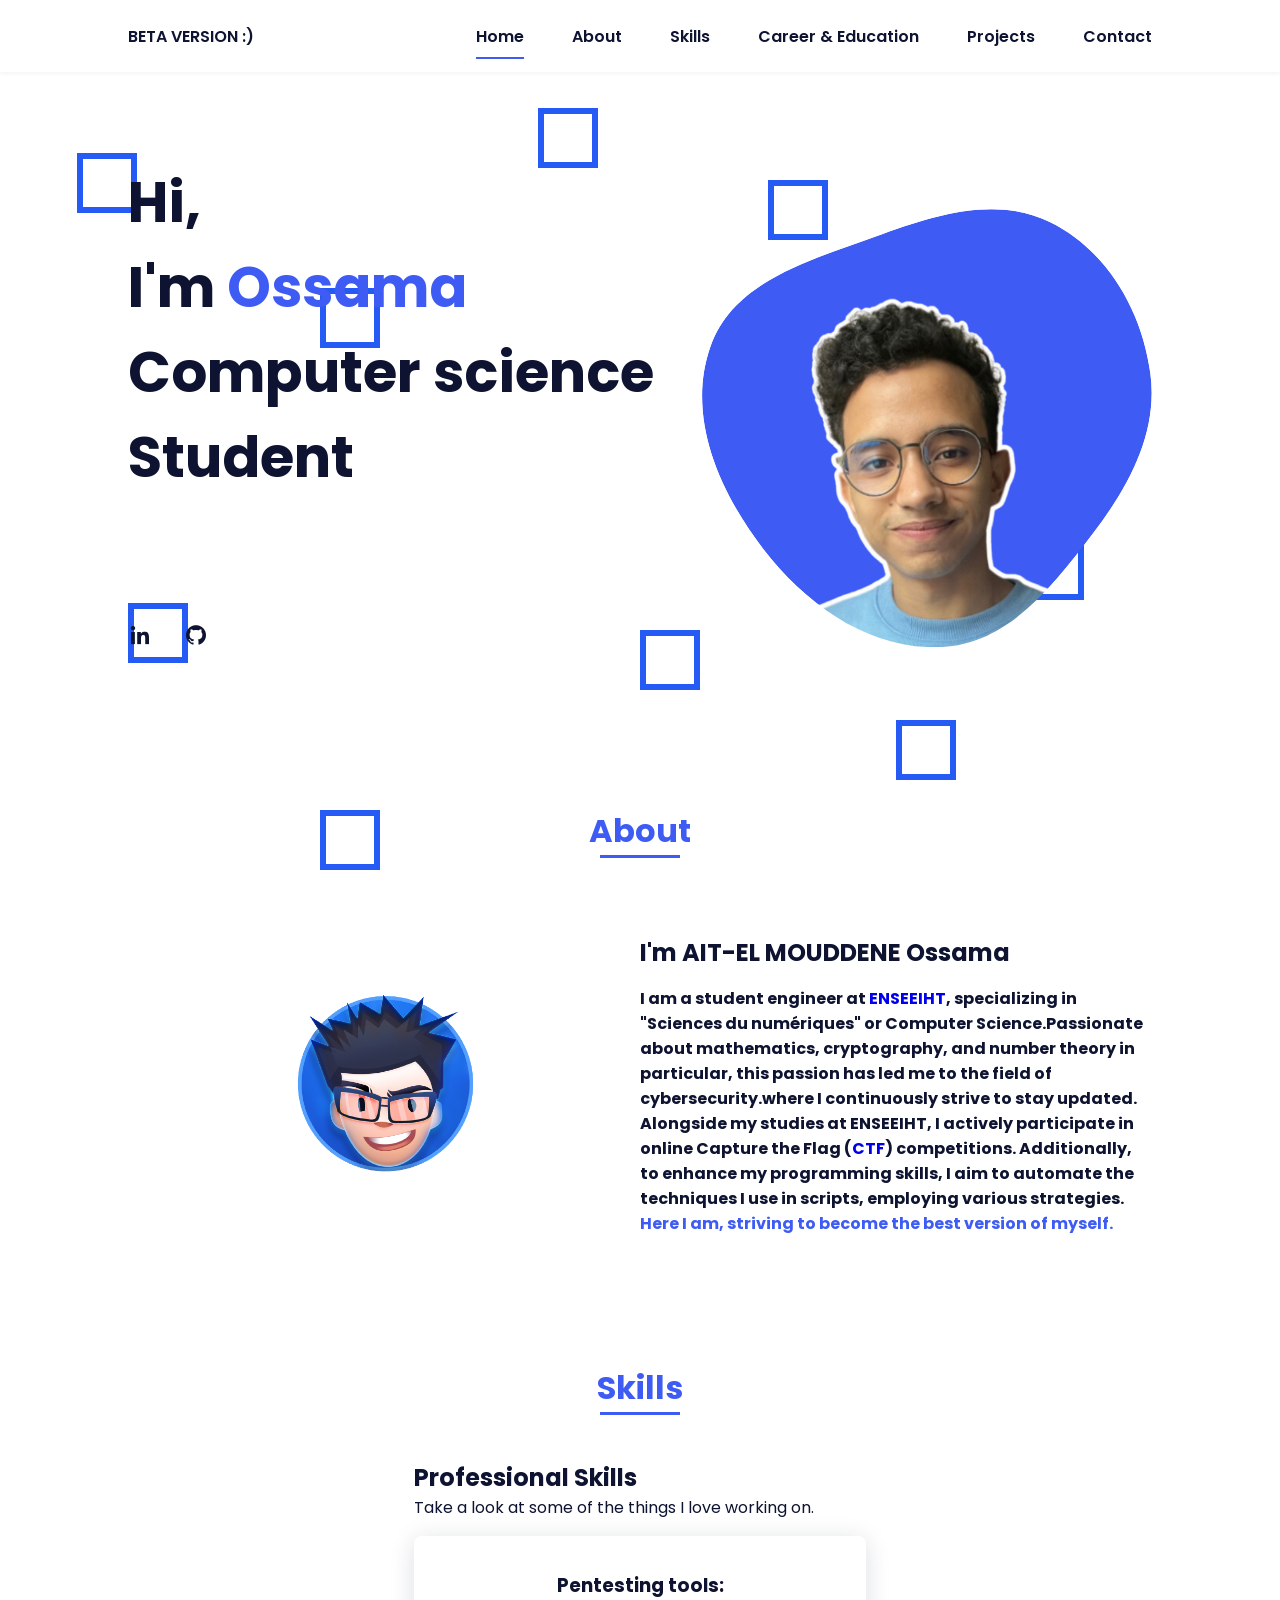
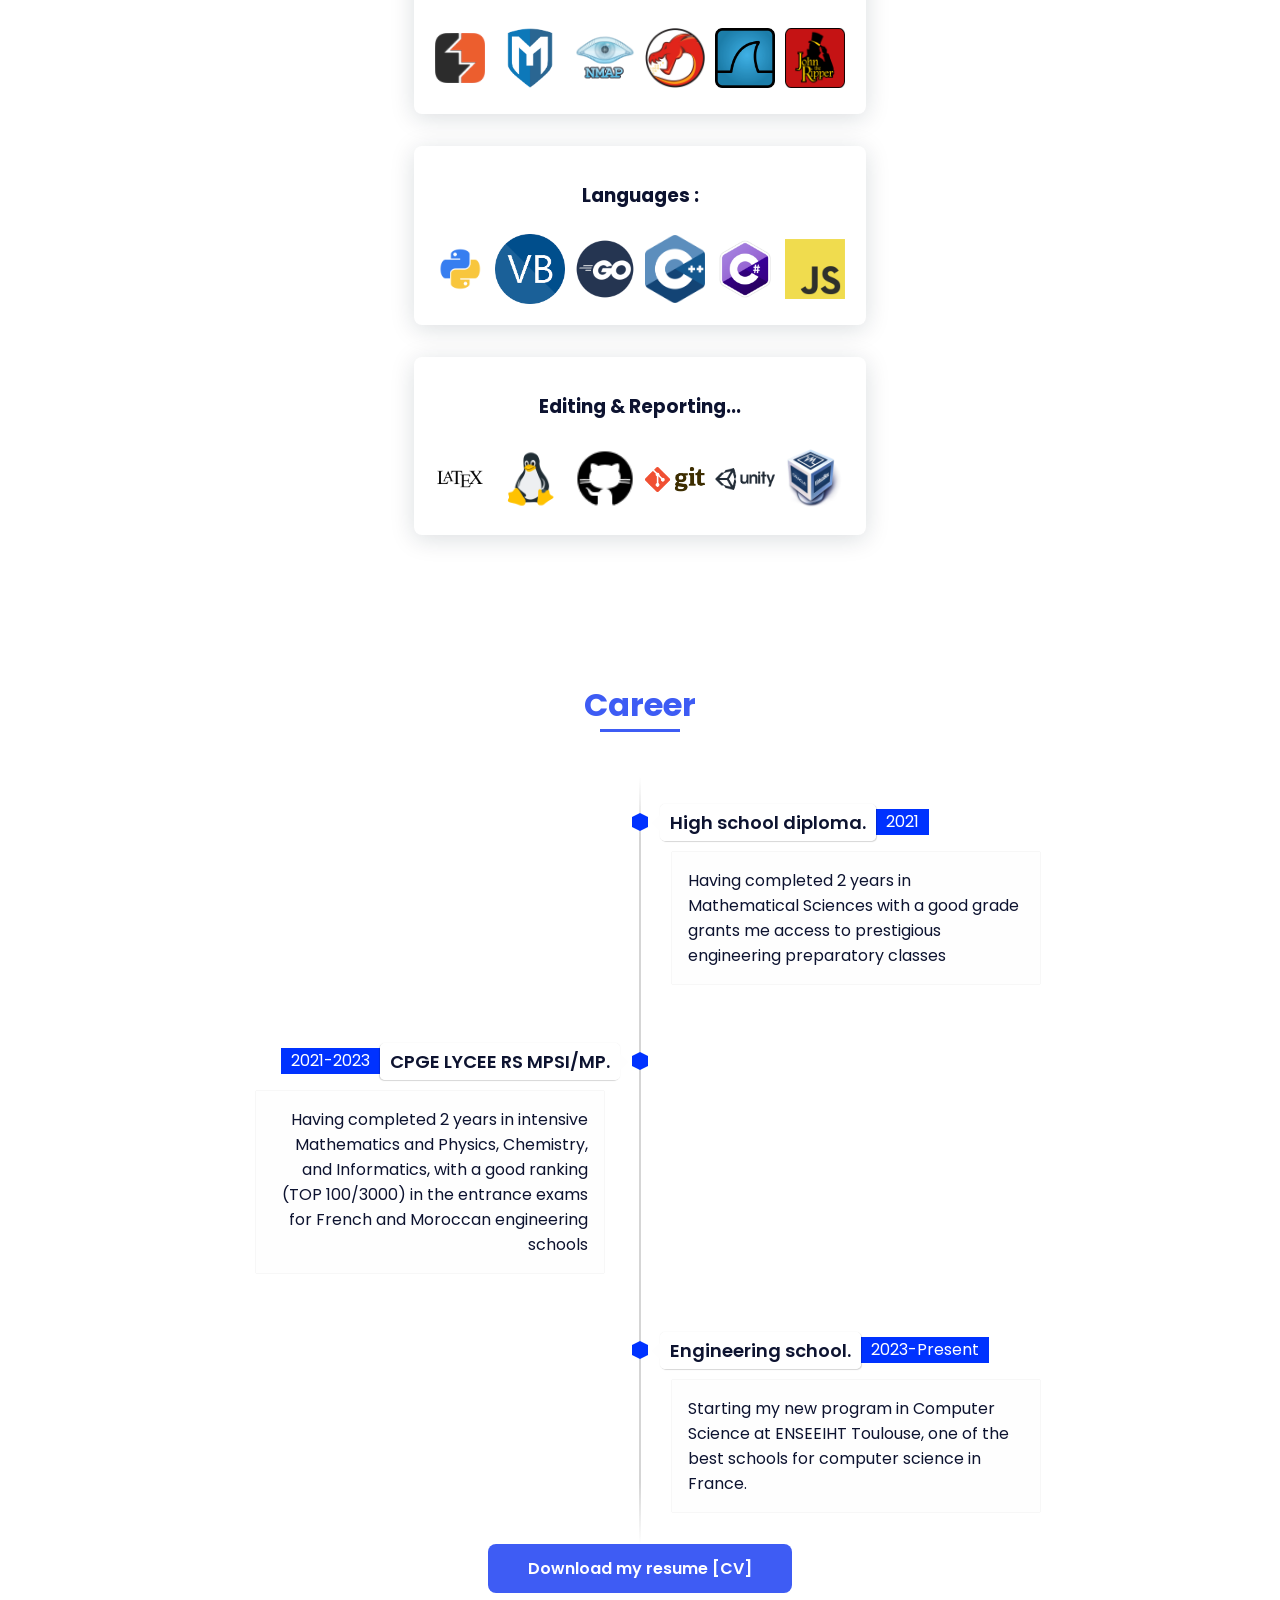
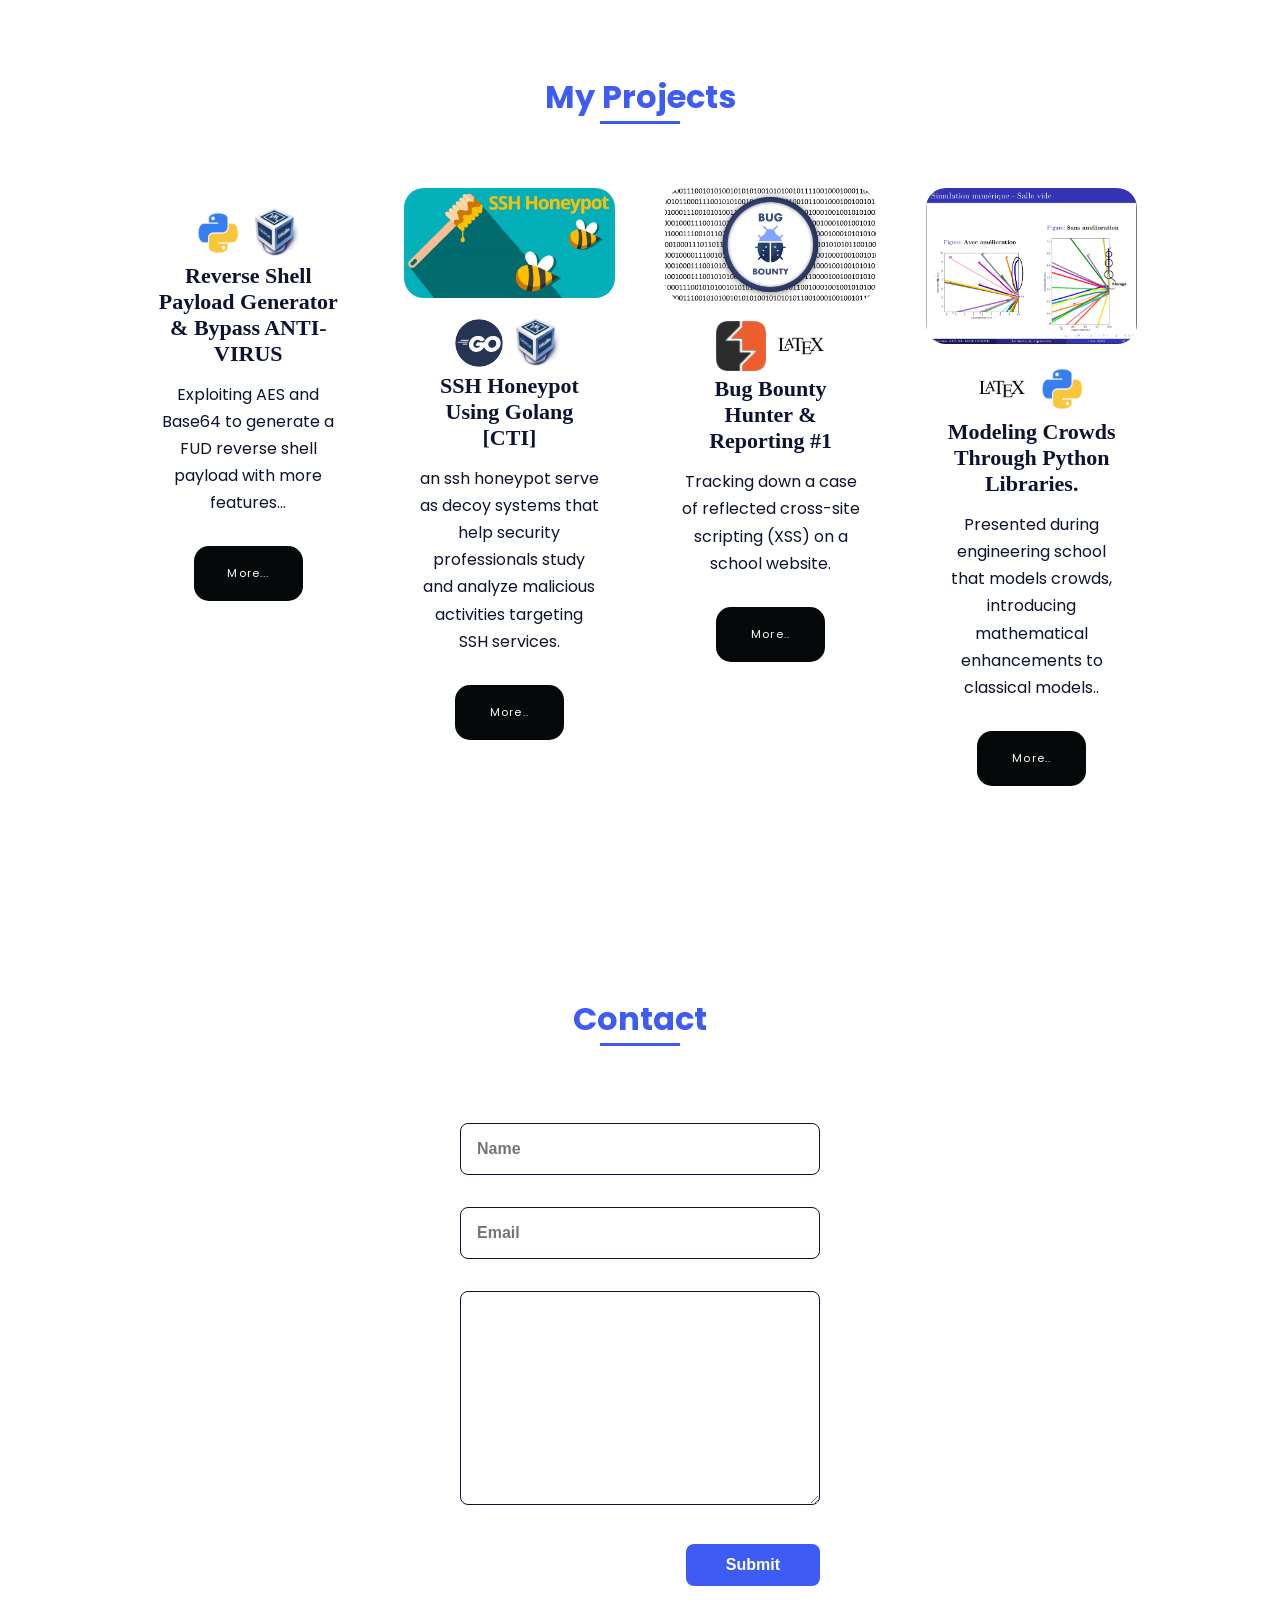
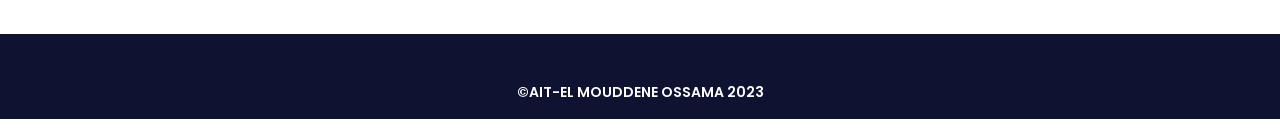
==== index.html @ 52e74c5e "Update index.html" ====
<!DOCTYPE html>
<html lang="en">
    <head>
        <meta charset="UTF-8">
        <meta name="viewport" content="width=device-width, initial-scale=1.0">

        <link rel="stylesheet" href="assets/css/styles.css">

        <meta name="google-site-verification" content="SPYBJBVHbhOem-FKRjbQOQi8jIg6DQ6Ih_uCH3bUhFg" /> 
        <link href='https://cdn.jsdelivr.net/npm/boxicons@2.0.5/css/boxicons.min.css' rel='stylesheet'>

        <title>EL MOUDDENE OSSAMA</title>
	<meta name="description" content="This is my E-Portfolio as a computer science student. " />
    </head>
    <body>
        
        <header class="l-header">
            <nav class="nav bd-grid">
                <div>
                    <a href="#" class="nav__logo">BETA VERSION :)</a>
                </div>

                <div class="nav__menu" id="nav-menu">
                    <ul class="nav__list">
                        <li class="nav__item"><a href="#home" class="nav__link active">Home</a></li>
                        <li class="nav__item"><a href="#about" class="nav__link">About</a></li>
                        <li class="nav__item"><a href="#skills" class="nav__link">Skills</a></li>
                        <li class="nav__item"><a href="#career" class="nav__link">Career & Education</a></li>

                        <li class="nav__item"><a href="#blog" class="nav__link">Projects</a></li> 
                      
                        <li class="nav__item"><a href="#contact" class="nav__link">Contact</a></li>
                    </ul>
                </div>

                <div class="nav__toggle" id="nav-toggle">
                    <i class='bx bx-menu'></i>
                </div>
            </nav>
        </header>

        <main class="l-main">
            <!--===== HOME =====-->
            <div class="wrapper">
                <div class="box">
                  <div></div>
                  <div></div>
                  <div></div>
                  <div></div>
                  <div></div>
                  <div></div>
                  <div></div>
                  <div></div>
                  <div></div>
              
                </div>
              </div>
            <section class="home bd-grid" id="home">
                
              
                  
                <div class="home__data">
                    <h1 class="home__title">Hi,<br>I'm <span class="home__title-color">Ossama</span><br> Computer science <br>Student</h1>
                    
                </div>

                <div class="home__social">
                    <a href="https://www.linkedin.com/in/oamouddene/" class="home__social-icon"target="_blank"><i class='bx bxl-linkedin'></i></a>

                    <a href="https://github.com/OssamaN7/" class="home__social-icon"><i class='bx bxl-github' ></i></a>
                </div>
                

                <div class="home__img">
                    <svg class="home__blob" viewBox="0 0 479 467" xmlns="http://www.w3.org/2000/svg" xmlns:xlink="http://www.w3.org/1999/xlink">
                        <mask id="mask0" mask-type="alpha">
                            <path d="M9.19024 145.964C34.0253 76.5814 114.865 54.7299 184.111 29.4823C245.804 6.98884 311.86 -14.9503 370.735 14.143C431.207 44.026 467.948 107.508 477.191 174.311C485.897 237.229 454.931 294.377 416.506 344.954C373.74 401.245 326.068 462.801 255.442 466.189C179.416 469.835 111.552 422.137 65.1576 361.805C17.4835 299.81 -17.1617 219.583 9.19024 145.964Z"/>
                        </mask>
                        <g mask="url(#mask0)">
                            <path d="M9.19024 145.964C34.0253 76.5814 114.865 54.7299 184.111 29.4823C245.804 6.98884 311.86 -14.9503 370.735 14.143C431.207 44.026 467.948 107.508 477.191 174.311C485.897 237.229 454.931 294.377 416.506 344.954C373.74 401.245 326.068 462.801 255.442 466.189C179.416 469.835 111.552 422.137 65.1576 361.805C17.4835 299.81 -17.1617 219.583 9.19024 145.964Z"/>
                            <image class="home__blob-img" x="1" y="60" href="assets/sama.png"/>
                        </g>
                    </svg>
                </div>
            </section>

            <!--===== ABOUT =====-->
            <section class="about section " id="about">
                <h2 class="section-title">About</h2>

                <div class="about__container bd-grid">
                    <div class="about__img">
                        <img src="assets/avatar.png" alt="">
                    </div>
                    
                    <div>
                        <h2 class="about__subtitle">I'm AIT-EL MOUDDENE Ossama</h2>
                        <p class="about__text"> 
                        
                       
                       
                            <p><strong>I am a student engineer at <a href="https://www.enseeiht.fr/">ENSEEIHT</a>, specializing in &quot;Sciences du num&eacute;riques&quot; or Computer Science.Passionate about mathematics, cryptography, and number theory in particular, this passion has led me to the field of cybersecurity.where I continuously strive to stay updated. Alongside my studies at ENSEEIHT, I actively participate in online Capture the Flag (</strong><a href="https://ctf101.org/"><strong>CTF</strong></a><strong>) competitions. Additionally, to enhance my programming skills, I aim to automate the techniques I use in scripts, employing various strategies. <span class="home__title-color">Here I am, striving to become the best version of myself.</span></strong></p>      <div class="user">

                       
                       
                       
                       
                        </div>                                   
                </div>
            </section>

          <section class="skills section" id="skills">
    <h2 class="section-title">Skills</h2>

    <div class="skills__container bd-grid">
        <div>
            <h2 class="skills__subtitle">Professional Skills</h2>
            <p class="skills__text">Take a look at some of the things I love working on. </p>
            <div class="skills__data">
                <h3>Pentesting tools:</h3>
                <ul class="skills__list">
                    <li>
                        <a href="https://portswigger.net/burp"><img src="./assets/burp.png" height="50" width="50" target="_blank" alt="Burp Suite"></a>
                    </li>
                    <li>
                        <a href="https://www.metasploit.com/"><img src="./assets/meta.png" height="70" width="70" alt="Metasploit"target="_blank"></a>
                    </li>
                    <li>
                        <a href="https://nmap.org/"><img src="./assets/nmap.png" height="60" width="60" alt="Nmap"target="_blank"></a>
                    </li>
                    <li>
                        <a href="https://ghidra-sre.org/"><img src="./assets/ghidra.png" height="60" width="60" alt="Ghidra"target="_blank"></a>
                    </li>
                    <li>
                        <a href="https://www.wireshark.org/"><img src="./assets/shark.png" height="60" width="60" alt="Wireshark"target="_blank"></a>
                    </li>
                    <li>
                        <a href="https://www.openwall.com/john/"><img src="./assets/jhon.png" height="60" width="60" alt="John the Ripper"target="_blank"></a>
                    </li>
                </ul>
                
            </div>
            <div class="skills__data">
                <h3>Languages :</h3>
                <ul class="skills__list">
                    <li>
                        <a href="https://www.python.org/"><img src="./assets/python.png" height="50" width="50" alt="Python"target="_blank"></a>
                    </li>
                    <li>
                        <a href="https://en.wikipedia.org/wiki/Visual_Basic_(.NET)"><img src="./assets/vbnet.png" height="70" width="70" alt="VBNET"target="_blank"></a>
                    </li>
                    <li>
                        <a href="https://go.dev/"><img src="./assets/go.png" height="60" width="60" alt="GO"target="_blank"></a>
                    </li>
                    <li>
                        <a href="https://en.wikipedia.org/wiki/C%2B%2B"><img src="./assets/clogo.png" height="60" width="60" alt="Ghidra"target="_blank"></a>
                    </li>
                    <li>
                        <a href="https://learn.microsoft.com/en-us/dotnet/csharp/"><img src="./assets/csharp.png" height="60" width="60" alt="Wireshark"target="_blank"></a>
                    </li>
                    <li>
                        <a href="https://www.javascript.com/"><img src="./assets/java.png" height="60" width="60" alt="John the Ripper"target="_blank"></a>
                    </li>
                </ul>
                
            </div>
            <div class="skills__data">
                <h3>Editing & Reporting... </h3>
                <ul class="skills__list">
                    <li>
                        <a href="https://www.latex-project.org/"><img src="./assets/latex.png" height="50" width="50" alt="Burp Suite"target="_blank"></a>
                    </li>
                    <li>
                        <a href="https://www.linux.org/"><img src="./assets/linux.png" height="70" width="70" alt="Metasploit"target="_blank"></a>
                    </li>
                    <li>
                        <a href="https://github.com/"><img src="./assets/github.png" height="60" width="60" alt="Nmap"target="_blank"></a>
                    </li>
                    <li>
                        <a href="https://git-scm.com/"><img src="./assets/git.png" height="60" width="60" alt="Ghidra"target="_blank"></a>
                    </li>
                    <li>
                        <a href="https://unity.com/"><img src="./assets/unity.png" height="60" width="60" alt="Wireshark"target="_blank"></a>
                    </li>
                    <li>
                        <a href="https://fr.wikipedia.org/wiki/Virtualisation"><img src="./assets/virtual.png" height="60" width="60" alt="John the Ripper"target="_blank"></a>
                    </li>
                </ul>
                
            </div>
        </div>
    </div>
</section>
                        
                     
                          
                    </div>
                    
                  
                </div>
            </section>

            



            <section class="Timeline " id="career">
            </br>
            </br>
            <h2 class="section-title">Career</h2>
            <ul class="timeline">
                <!-- Item 1 -->
                <li>
                  <div class="direction-r">
                    <div class="flag-wrapper">
                      <span class="hexa"></span>
                      <span class="flag">High school diploma.</span>
                      <span class="time-wrapper"><span class="time">2021</span></span>
                    </div>
                    <div class="desc">Having completed 2 years in Mathematical Sciences with a good grade grants me access to prestigious engineering preparatory classes </div>
                  </div>
                </li>
              
                <!-- Item 2 -->
                <li>
                  <div class="direction-l">
                    <div class="flag-wrapper">
                      <span class="hexa"></span>
                      <span class="flag">CPGE LYCEE RS MPSI/MP.</span>
                      <span class="time-wrapper"><span class="time">2021-2023</span></span>
                    </div>
                    <div class="desc">Having completed 2 years in intensive Mathematics and Physics, Chemistry, and Informatics, with a good ranking (TOP 100/3000) in the entrance exams for French and Moroccan engineering schools</div>
                  </div>
                </li>
              
                <!-- Item 3 -->
                <li>
                  <div class="direction-r">
                    <div class="flag-wrapper">
                      <span class="hexa"></span>
                      <span class="flag">Engineering school.</span>
                      <span class="time-wrapper"><span class="time">2023-Present</span></span>
                    </div>
                    <div class="desc">Starting my new program in Computer Science at ENSEEIHT Toulouse, one of the best schools for computer science in France.</div>
                  </div>
                </li>
             
                  
              </ul>
             
            </section>
            <div class="center">
                <a href="https://drive.google.com/file/d/1rfrszVewc2FJ8rWyMWKkRXIbaqwH00MD/view?usp=sharing" class="button" target="_blank">Download my resume [CV] </a>
             </div>
           

            
            <div class="container" id="blog">
                  <section class="work section" id="work">
                 <h2 class="section-title" id="blog">My Projects</h2>
        <div class="grid">
            <div class="card">
                <div class="card_img">
                    <img src="https://raw.githubusercontent.com/OssamaN7/OsXploiter/main/logo/frame.png" alt="">
                </div>
                <div class="card_body">
                 <ul class="skills__list">
                    <li>
                        <a href="#blog"><img src="./assets/python.png" height="50" width="50" alt="Python"></a>
                    </li>
                    
                    <li>
                        <a href="#blog"><img src="./assets/virtual.png" height="50" width="50" alt="Python"></a>
                    </li>
                 </ul>
                    <h2 class="card_title">Reverse shell payload generator & Bypass ANTI-VIRUS</h2>
                    <p>Exploiting AES and Base64 to generate a FUD reverse shell payload with more features... </p>

                    <a href="https://github.com/OssamaN7/OsXploiter/" class="read_more">More...</a>

                   
                </div>
                <div id="popup1" class="overlay">
                    <div class="popup">
                        <h2>Hi,</h2>
                        <a class="close" href="#blog">&times;</a>
                        <div class="content">
                            Since I am in the process of changing my GitHub account, my projects will be uploaded as soon as possible. Thank you for your understanding.
                        </div>
                    </div>
                </div>
            </div>
            <div class="card">
                <div class="card_img">
                    <img src="assets/hn.jpg" alt="">
                </div>
                <div class="card_body">
                    <ul class="skills__list">
                        <li>
                            <a href="#blog"><img src="./assets/go.png" height="50" width="50" alt="Python"></a>
                        </li>
                        <li>
                            <a href="#blog"><img src="./assets/virtual.png" height="50" width="50" alt="Python"></a>
                        </li>
                     </ul>
                    <h2 class="card_title">SSH Honeypot using Golang [CTI]</h2>
                    <p>an ssh honeypot serve as decoy systems that help security professionals study and analyze malicious activities targeting SSH services. </p>

                    <a href="https://www.linkedin.com/posts/oamouddene_cybersecurity-honeypots-cti-activity-7159211560207360000-VlmX?utm_source=share&utm_medium=member_desktop" class="read_more">More..</a>
                </div>
            </div>
            <div class="card">
                <div class="card_img">
                    <img src="assets/bug.jpg" alt="">
                </div>
                <div class="card_body">
                    <ul class="skills__list">
                        <li>
                            <a href="#blog"><img src="./assets/burp.png" height="50" width="50" alt="Python"></a>
                        </li>
                        <li>
                            <a href="#blog"><img src="./assets/latex.png" height="50" width="50" alt="Python"></a>
                        </li>
                      
                     </ul>
                    <h2 class="card_title">Bug bounty hunter & Reporting #1</h2>
                    <p>Tracking down a case of reflected cross-site scripting (XSS) on a school website.</p>
                    
                    <a href="https://drive.google.com/file/d/1dR0VQUT7QJSZv4RVwuHHBz0EvL_O81tA/view?usp=sharing" target="_blank" class="read_more">More..</a>
                </div>
            </div>
            <div class="card">
                <div class="card_img">
                    <img src="assets/tipe.png" alt="">
                </div>
                <div class="card_body">
                    <ul class="skills__list">
                        <li>
                            <a href="#blog"><img src="./assets/latex.png" height="50" width="50" alt="Python"></a>
                        </li>
                        <li>
                            <a href="#blog"><img src="./assets/python.png" height="50" width="50" alt="Python"></a>
                        </li>
                     </ul>
                    <h2 class="card_title">Modeling crowds through Python libraries. </h2>
                    <p>Presented during engineering school that models crowds, introducing mathematical enhancements to classical models.. </p>

                    <a href="https://drive.google.com/file/d/1SdnH37H-TNuAiep4Aa-3rG3Ova2ax2y-/view" target="_blank" class="read_more">More..</a>
                </div>
            </div>
        </div>
   

            </div>

            
            
            <section class="contact section" id="contact">
                <h2 class="section-title">Contact</h2>

                <div class="contact__container bd-grid">
                    <form action="https://formsubmit.co/oussamaeuler@gmail.com" method="POST" class="contact__form">
<!--                    <form action="" class="contact__form">-->
                        <input type="text" placeholder="Name" class="contact__input" name="name" required>
                        <input type="email" placeholder="Email" class="contact__input" name="email" required>
		        <textarea name="" id="Subject" cols="0" rows="10" class="contact__input"></textarea>
                        <input type="submit" value="Submit" class="contact__button button">
		
                    </form>
                </div>
            </section>
        </main>
        

        
        <footer class="footer">
            <p class="footer__title">

              

            </p>
            <div class="footer__social">
               
            </div>
            <p class="footer__copy">&#169;AIT-EL MOUDDENE OSSAMA 2023</p>
        </footer>


        
        <script src="https://unpkg.com/scrollreveal"></script>

       
        <script src="assets/js/main.js"></script>
    </body>
</html>
---- assets/css/styles.css ----
/*===== GOOGLE FONTS =====*/
@import url("https://fonts.googleapis.com/css2?family=Poppins:wght@400;600;700&display=swap");
/*===== VARIABLES CSS =====*/
:root {
  --header-height: 3rem;
  --font-semi: 600;
  /*===== Colores =====*/
  /*Purple 260 - Red 355 - Blue 224 - Pink 340*/
  /* HSL color mode */
  --hue-color: 230;
  --first-color: hsl(var(--hue-color), 89%, 60%);
  --second-color: hsl(var(--hue-color), 56%, 12%);
  /*===== Fuente y tipografia =====*/
  --body-font: 'Poppins', sans-serif;
  --big-font-size: 2rem;
  --h2-font-size: 1.25rem;
  --normal-font-size: .938rem;
  --smaller-font-size: .75rem;
  /*===== Margenes =====*/
  --mb-2: 1rem;
  --mb-4: 2rem;
  --mb-5: 2.5rem;
  --mb-6: 3rem;
  /*===== z index =====*/
  --z-back: -10;
  --z-fixed: 100;
  background-color: #ffffff;
  
}

@media screen and (min-width: 968px) {
  :root {
    --big-font-size: 3.5rem;
    --h2-font-size: 2rem;
    --normal-font-size: 1rem;
    --smaller-font-size: .875rem;
  }
}

/*===== BASE =====*/
*, ::before, ::after {
  box-sizing: border-box;
}

html {
  scroll-behavior: smooth;
}

body {
  margin: var(--header-height) 0 0 0;
  font-family: var(--body-font);
  font-size: var(--normal-font-size);
  color: var(--second-color);
}

h1, h2, p {
  margin: 0;
}

ul {
  margin: 0;
  padding: 0;
  list-style: none;
}

a {
  text-decoration: none;
}

img {
  max-width: 100%;
  height: auto;
  display: block;
}

/*===== CLASS CSS ===== */
.section-title {
  position: relative;
  font-size: var(--h2-font-size);
  color: var(--first-color);
  margin-top: var(--mb-2);
  margin-bottom: var(--mb-4);
  text-align: center;
}

.section-title::after {
  position: absolute;
  content: '';
  width: 64px;
  height: 0.18rem;
  left: 0;
  right: 0;
  margin: auto;
  top: 2rem;
  background-color: var(--first-color);
}

.section {
  padding-top: 3rem;
  padding-bottom: 2rem;
}

/*===== LAYOUT =====*/
.bd-grid {
  max-width: 1024px;
  display: grid;
  margin-left: var(--mb-2);
  margin-right: var(--mb-2);
}

.l-header {
  width: 100%;
  position: fixed;
  top: 0;
  left: 0;
  z-index: var(--z-fixed);
  background-color: #fff;
  box-shadow: 0 1px 4px rgba(146, 161, 176, 0.15);
}

/*===== NAV =====*/
.nav {
  height: var(--header-height);
  display: flex;
  justify-content: space-between;
  align-items: center;
  font-weight: var(--font-semi);
}

@media screen and (max-width: 767px) {
  .nav__menu {
    position: fixed;
    top: var(--header-height);
    right: -100%;
    width: 80%;
    height: 100%;
    padding: 2rem;
    background-color: var(--second-color);
    transition: .5s;
  }
}

.nav__item {
  margin-bottom: var(--mb-4);
}

.nav__link {
  position: relative;
  color: #fff;
}

.nav__link:hover {
  position: relative;
}

.nav__link:hover::after {
  position: absolute;
  content: '';
  width: 100%;
  height: 0.18rem;
  left: 0;
  top: 2rem;
  background-color: var(--first-color);
}

.nav__logo {
  color: var(--second-color);
}

.nav__toggle {
  color: var(--second-color);
  font-size: 1.5rem;
  cursor: pointer;
}

/*Active menu*/
.active::after {
  position: absolute;
  content: '';
  width: 100%;
  height: 0.18rem;
  left: 0;
  top: 2rem;
  background-color: var(--first-color);
}

/*=== Show menu ===*/
.show {
  right: 0;
}

/*===== HOME =====*/
.home {
  position: relative;
  row-gap: 5rem;
  padding: 4rem 0 5rem;
}

.home__data {
  align-self: center;
}

.home__title {
  font-size: var(--big-font-size);
  margin-bottom: var(--mb-5);
}

.home__title-color {
  color: var(--first-color);
}

.home__social {
  display: flex;
  flex-direction: column;
}

.home__social-icon {
  width: max-content;
  margin-bottom: var(--mb-2);
  font-size: 1.5rem;
  color: var(--second-color);
}

.home__social-icon:hover {
  color: var(--first-color);
}

.home__img {
  position: absolute;
  right: 0;
  bottom: 0;
  width: 260px;
}

.home__blob {
  fill: var(--first-color);
}

.home__blob-img {
  width: 500px;
  height: 450px;
  
}

/*BUTTONS*/
.button {
  display: inline-block;
  background-color: var(--first-color);
  color: #fff;
  padding: .75rem 2.5rem;
  font-weight: var(--font-semi);
  border-radius: .5rem;
  transition: .3s;
}

.button:hover {
  box-shadow: 0px 10px 36px rgba(0, 0, 0, 0.15);
}

/* ===== ABOUT =====*/
.about__container {
  row-gap: 2rem;
  text-align: center;
}

.about__subtitle {
  margin-bottom: var(--mb-2);
}

.about__img {
  justify-self: center;
}

.about__img img {
  width: 600px;

  border-radius: 1rem;
  border-color: #0F1616;
}

/* ===== SKILLS =====*/.skills__container {
  display: flex;
  flex-direction: column;
  align-items: center;
  text-align: center;
}

.skills__data {
  display: flex;
  flex-direction: column;
  align-items: center;
  text-align: center;
  position: relative;
  font-weight: var(--font-semi);
  padding: 1rem;
  margin-bottom: var(--mb-4);
  border-radius: 0.5rem;
  box-shadow: 0px 4px 25px rgba(14, 36, 49, 0.15);
}


.skills__names {
  display: flex;
  flex-wrap: wrap;
  justify-content: center;
  align-items: center;
  margin-top: 1rem;
}

.skills__list {
  list-style: none;
  padding: 0;
  display: flex;
  flex-wrap: wrap;
  justify-content: center;
  align-items: center;
}

.skills__list li {
  margin: 5px;
}

.skills__name {
  font-weight: bold;
  margin-bottom: 0.5rem;
  text-align: center;
}

.skills__bar {
  display: none;
}

.skills__text {
  margin-bottom: 1rem;
}

.skills__img {
  border-radius: 0.5rem;
  text-align: center;
}



/* ===== WORK =====*/

/* ===== CONTACT =====*/
.contact__input {
  width: 100%;
  font-size: var(--normal-font-size);
  font-weight: var(--font-semi);
  padding: 1rem;
  border-radius: .5rem;
  border: 1.5px solid var(--second-color);
  outline: none;
  margin-bottom: var(--mb-4);
}

.contact__button {
  display: block;
  border: none;
  outline: none;
  font-size: var(--normal-font-size);
  cursor: pointer;
  margin-left: auto;
}

/* ===== FOOTER =====*/
.footer {
  background-color: var(--second-color);
  color: #fff;
  text-align: center;
  font-weight: var(--font-semi);
  padding: 1rem 0;
}

.footer__title {
  font-size: 2rem;
  margin-bottom: var(--mb-4);
}




.footer__copy {
  font-size: var(--smaller-font-size);
}

/* ===== MEDIA QUERIES=====*/
@media screen and (max-width: 320px) {
  .home {
    row-gap: 2rem;
  }
  .home__img {
    width: 200px;
  }
}

@media screen and (min-width: 576px) {
  .home {
    padding: 4rem 0 2rem;
  }
  .home__social {
    padding-top: 0;
    padding-bottom: 2.5rem;
    flex-direction: row;
    align-self: flex-end;
  }
  .home__social-icon {
    margin-bottom: 0;
    margin-right: var(--mb-4);
  }
  .home__img {
    width: 300px;
    bottom: 25%;
  }
  .about__container {
    grid-template-columns: repeat(2, 1fr);
    align-items: center;
    text-align: initial;
  }
  .skills__container {
    grid-template-columns: .7fr;
    justify-content: center;
    column-gap: 1rem;
  }
  .work__container {
    grid-template-columns: repeat(2, 1fr);
    column-gap: 2rem;
    padding-top: 2rem;
  }
  .contact__form {
    width: 360px;
    padding-top: 2rem;
  }
  .contact__container {
    justify-items: center;
  }
}

@media screen and (min-width: 768px) {
  body {
    margin: 0;
  }
  .section {
    padding-top: 4rem;
    padding-bottom: 3rem;
  }
  .section-title {
    margin-bottom: var(--mb-6);
  }
  .section-title::after {
    width: 80px;
    top: 3rem;
  }
  .nav {
    height: calc(var(--header-height) + 1.5rem);
  }
  .nav__list {
    display: flex;
    padding-top: 0;
  }
  .nav__item {
    margin-left: var(--mb-6);
    margin-bottom: 0;
  }
  .nav__toggle {
    display: none;
  }
  .nav__link {
    color: var(--second-color);
  }
  .home {
    padding: 8rem 0 2rem;
  }
  .home__img {
    width: 400px;
    bottom: 10%;
  }
  .about__container {
    padding-top: 2rem;
  }
  .about__img img {
    width: 300px;
  }
  .skills__container {
    grid-template-columns: repeat(2, 1fr);
    column-gap: 2rem;
    align-items: center;
    text-align: initial;
  }
  .work__container {
    grid-template-columns: repeat(3, 1fr);
    column-gap: 2rem;
  }
}

@media screen and (min-width: 992px) {
  .bd-grid {
    margin-left: auto;
    margin-right: auto;
  }
  .home {
    padding: 10rem 0 2rem;
  }
  .home__img {
    width: 450px;
  }
}
.container {
    max-width: 70%;
    margin: 0 auto;
    height: 100%;
}

.grid {
    display: grid;
    grid-template-columns: 1fr 1fr 1fr 1fr;
    gap: 3%;
    margin: 5% 0;
}

.card {
    overflow: hidden;
    padding: 20px;
    background-color: #fff;
    border-radius: 30px;
    text-align: center;
}


.card_img img {
    width: 100%;
    height: auto;
    border-radius: 20px;
}

.card_body {
    padding: 26px 20px 36px 20px;
}

.card_title {
    font-family: 'Merriweather',
        serif;
    font-weight: 900;
    text-transform: capitalize;

    font-size: 26px;
    padding-bottom: 20px;
}

.card_body p {
    font-weight: 400;
    font-size: 18px;
    line-height: 1.7;

}

p.card_author {
    font-size: 15px;
    padding-top: 15px;

}

p.card_author a {
    color: #1B1C34;
    font-style: italic;
}

p.card_author a:hover {
    font-weight: bold;
}

a.read_more {
    color: #FFF;
    font-size: 13px;
    text-decoration: none;
    letter-spacing: 1.1px;
    background: #050808;
    margin-top: 10px;
    padding: 24px 0px;
    border-radius: 15px;
    display: inline-block;
    width: 70%;
    transition: all .3s ease-in-out;
}

a.read_more:hover {
    box-shadow: 0px 1px 50px rgba(0, 0, 0, 0.15);
    background: #404040;
}

.link {
    position: fixed;
    background-color: #D12322;
    padding: 23px 40px;
    right: -106px;
    border-radius: 5px;
    top: 50%;
    transform: translateY(-50%);
    transform: rotate(-90deg);
    font-size: 18px;
    font-weight: 500;
    color: #FFF;
    text-decoration: none;
    text-transform: capitalize;
    transition: all .1s ease-in-out;
}

.link i {
    padding-left: 7px;
}

.link:hover {
    text-decoration: underline;
    background-color: black;
}

@media only screen and (max-width: 1441px) and (min-width: 1025px) {
    .container {
        max-width: 80%;
    }

    .grid {
        gap: 2%;
    }

    .card {
        padding: 15px;
    }

    .card_body {
        padding: 15px;
    }

    .card_title {
        font-size: 22px;
        padding-bottom: 14px;
    }

    .card_body p {
        font-size: 16px;
    }

    a.read_more {
        padding: 19px 0;
        width: 60%;
        font-size: 11px;
        margin-top: 30px;
    }

}

@media only screen and (max-width: 1024px) {

    .grid {
        grid-template-columns: 1fr;
        gap: 2%;
    }
}

@media only screen and (max-width: 425px) {
    .container {
        max-width: 90%;
    }

    .card {
        padding: 20px 10px;
    }

    .card_body {
        padding: 7px;
    }

    .card_title {
        font-size: 20px;
        padding-bottom: 7px;
    }

    .card_body p {
        font-size: 14px;
    }

    a.read_more {
        padding: 15px 0;
        margin-top: 20px;
    }

}


.overlay {
  position: fixed;
  top: 0;
  bottom: 0;
  left: 0;
  right: 0;
  background: rgba(0, 0, 0, 0.7);
  transition: opacity 500ms;
  visibility: hidden;
  opacity: 0;
}
.overlay:target {
  visibility: visible;
  opacity: 1;
}
.popup {
  margin: 70px auto;
  padding: 20px;
  background: #fff;
  border-radius: 5px;
  width: 30%;
  position: relative;
  transition: all 2s ease-in-out;
}
.popup .close {
  position: absolute;
  top: 20px;
  right: 30px;
  transition: all 200ms;
  font-size: 30px;
  font-weight: bold;
  text-decoration: none;
  color: #333;
}
.popup .content {
  max-height: 30%;
  overflow: auto;
}












.hexa{
  border: 0px;
  float: left;
  text-align: center;
  height: 35px;
  width: 60px;
  font-size: 22px;
  background: #f0f0f0;
  color: #3c3c3c;
  position: relative;
  margin-top: 15px;
}

.hexa:before{
  content: ""; 
  position: absolute; 
  left: 0; 
  width: 0; 
  height: 0;
  border-bottom: 15px solid #f0f0f0;
  border-left: 30px solid transparent;
  border-right: 30px solid transparent;
  top: -15px;
}

.hexa:after{
  content: ""; 
  position: absolute; 
  left: 0; 
  width: 0; 
  height: 0;
  border-left: 30px solid transparent;
  border-right: 30px solid transparent;
  border-top: 15px solid #f0f0f0;
  bottom: -15px;
}

.timeline {
  position: relative;
  padding: 0;
  width: 100%;
  margin-top: 20px;
  list-style-type: none;
}

.timeline:before {
  position: absolute;
  left: 50%;
  top: 0;
  content: ' ';
  display: block;
  width: 2px;
  height: 100%;
  margin-left: -1px;
  background: rgb(213,213,213);
  background: -moz-linear-gradient(top, rgba(213,213,213,0) 0%, rgb(213,213,213) 8%, rgb(213,213,213) 92%, rgba(213,213,213,0) 100%);
  background: -webkit-gradient(linear, left top, left bottom, color-stop(0%,rgba(30,87,153,1)), color-stop(100%,rgba(125,185,232,1)));
  background: -webkit-linear-gradient(top, rgba(213,213,213,0) 0%, rgb(213,213,213) 8%, rgb(213,213,213) 92%, rgba(213,213,213,0) 100%);
  background: -o-linear-gradient(top, rgba(213,213,213,0) 0%, rgb(213,213,213) 8%, rgb(213,213,213) 92%, rgba(213,213,213,0) 100%);
  background: -ms-linear-gradient(top, rgba(213,213,213,0) 0%, rgb(213,213,213) 8%, rgb(213,213,213) 92%, rgba(213,213,213,0) 100%);
  background: linear-gradient(to bottom, rgba(213,213,213,0) 0%, rgb(213,213,213) 8%, rgb(213,213,213) 92%, rgba(213,213,213,0) 100%);
  z-index: 5;
}

.timeline li {
  padding: 2em 0;
}

.timeline .hexa{
  width: 16px;
  height: 10px;
  position: absolute;
  background: #0032FF;
  z-index: 5;
  left: 0;
  right: 0;
  margin-left:auto;
  margin-right:auto;
  top: -30px;
  margin-top: 0;
}

.timeline .hexa:before {
  border-bottom: 4px solid #0032FF;
  border-left-width: 8px;
  border-right-width: 8px;
  top: -4px;
}

.timeline .hexa:after {
  border-left-width: 8px;
  border-right-width: 8px;
  border-top: 4px solid #0032FF;
  bottom: -4px;
}

.direction-l,
.direction-r {
  float: none;
  width: 100%;
  text-align: center;
}

.flag-wrapper {
  text-align: center;
  position: relative;
}

.flag {
  position: relative;
  display: inline;
  background: rgb(255,255,255);
  font-weight: 600;
  z-index: 15;
  padding: 6px 10px;
  text-align: left;
  border-radius: 5px;
}

.direction-l .flag:after,
.direction-r .flag:after {
  content: "";
  position: absolute;
  left: 50%;
  top: -15px;
  height: 0;
  width: 0;
  margin-left: -8px;
  border: solid transparent;
  border-bottom-color: rgb(255,255,255);
  border-width: 8px;
  pointer-events: none;
}

.direction-l .flag {
  -webkit-box-shadow: -1px 1px 1px rgba(0,0,0,0.15), 0 0 1px rgba(0,0,0,0.15);
  -moz-box-shadow: -1px 1px 1px rgba(0,0,0,0.15), 0 0 1px rgba(0,0,0,0.15);
  box-shadow: -1px 1px 1px rgba(0,0,0,0.15), 0 0 1px rgba(0,0,0,0.15);
}

.direction-r .flag {
  -webkit-box-shadow: 1px 1px 1px rgba(0,0,0,0.15), 0 0 1px rgba(0,0,0,0.15);
  -moz-box-shadow: 1px 1px 1px rgba(0,0,0,0.15), 0 0 1px rgba(0,0,0,0.15);
  box-shadow: 1px 1px 1px rgba(0,0,0,0.15), 0 0 1px rgba(0,0,0,0.15);
}

.time-wrapper {
  display: block;
  position: relative;
  margin: 4px 0 0 0;
  z-index: 14;
  line-height: 1em;
  vertical-align: middle;
  color: #fff;
}

.direction-l .time-wrapper {
  float: none;
}

.direction-r .time-wrapper {
  float: none;
}

.time {
  background: #0032FF;
  display: inline-block;
  padding: 8px;
}

.desc {
  position: relative;
  margin: 1em 0 0 0;
  padding: 1em;
  background: rgb(254,254,254);
  -webkit-box-shadow: 0 0 1px rgba(0,0,0,0.20);
  -moz-box-shadow: 0 0 1px rgba(0,0,0,0.20);
  box-shadow: 0 0 1px rgba(0,0,0,0.20);
  z-index: 15;
}

.direction-l .desc,
.direction-r .desc {
  position: relative;
  margin: 1em 1em 0 1em;
  padding: 1em;
  z-index: 15;
}

@media(min-width: 768px){
  .timeline {
    width: 660px;
    margin: 0 auto;
    margin-top: 20px;
  }

  .timeline li:after {
    content: "";
    display: block;
    height: 0;
    clear: both;
    visibility: hidden;
  }
  
  .timeline .hexa {
    left: -28px;
    right: auto;
    top: 8px;
  }

  .timeline .direction-l .hexa {
    left: auto;
    right: -28px;
  }

  .direction-l {
    position: relative;
    width: 310px;
    float: left;
    text-align: right;
  }

  .direction-r {
    position: relative;
    width: 310px;
    float: right;
    text-align: left;
  }

  .flag-wrapper {
    display: inline-block;
  }
  
  .flag {
    font-size: 18px;
  }

  .direction-l .flag:after {
    left: auto;
    right: -16px;
    top: 50%;
    margin-top: -8px;
    border: solid transparent;
    border-left-color: rgb(254,254,254);
    border-width: 8px;
  }

  .direction-r .flag:after {
    top: 50%;
    margin-top: -8px;
    border: solid transparent;
    border-right-color: rgb(254,254,254);
    border-width: 8px;
    left: -8px;
  }

  .time-wrapper {
    display: inline;
    vertical-align: middle;
    margin: 0;
  }

  .direction-l .time-wrapper {
    float: left;
  }

  .direction-r .time-wrapper {
    float: right;
  }

  .time {
    padding: 5px 10px;
  }

  .direction-r .desc {
    margin: 1em 0 0 0.75em;
  }
}

@media(min-width: 992px){
  .timeline {
    width: 800px;
    margin: 0 auto;
    margin-top: 20px;
  }

  .direction-l {
    position: relative;
    width: 380px;
    float: left;
    text-align: right;
  }

  .direction-r {
    position: relative;
    width: 380px;
    float: right;
    text-align: left;
  }
}
.center {
  display: flex;
  justify-content: center;
  align-items: center;
  
}

.wrapper {
  position: absolute;
  width: 100%;
  height: 100%;
  overflow: hidden;
  background: #ffffff; 
  background: -webkit-linear-gradient(to bottom, #ffffff, #ffffff);  
  background: linear-gradient(to bottom, #ffffff, #ffffff); 
}

.box div {
  position: absolute;
  width: 60px;
  height: 60px;
  background-color: transparent;
  border: 6px solid rgba(6, 66, 244, 0.87)
}

.box div:nth-child(1) {
  top: 12%;
  left: 42%;
  animation: animate 10s linear infinite;
}

.box div:nth-child(2) {
  top: 70%;
  left: 50%;
  animation: animate 7s linear infinite;
}
.box div:nth-child(3) {
  top: 17%;
  left: 6%;
  animation: animate 9s linear infinite;
}

.box div:nth-child(4) {
  top: 20%;
  left: 60%;
  animation: animate 10s linear infinite;
}

.box div:nth-child(5) {
  top: 67%;
  left: 10%;
  animation: animate 6s linear infinite;
}

.box div:nth-child(6) {
  top: 80%;
  left: 70%;
  animation: animate 12s linear infinite;
}

.box div:nth-child(7) {
  top: 60%;
  left: 80%;
  animation: animate 15s linear infinite;
}

.box div:nth-child(8) {
  top: 32%;
  left: 25%;
  animation: animate 16s linear infinite;
}

.box div:nth-child(9) {
  top: 90%;
  left: 25%;
  animation: animate 9s linear infinite;
}

.box div:nth-child(10) {
  top: 20%;
  left: 80%;
  animation: animate 5s linear infinite;
}

@keyframes animate {
  0% {
    transform: scale(0) translateY(-90px) rotate(360deg);
    opacity: 1;
  }
  
  100% {
    transform: scale(1.3) translateY(-90px) rotate(-180deg);
    border-radius: 50%;
    opacity: 0;
  }
}
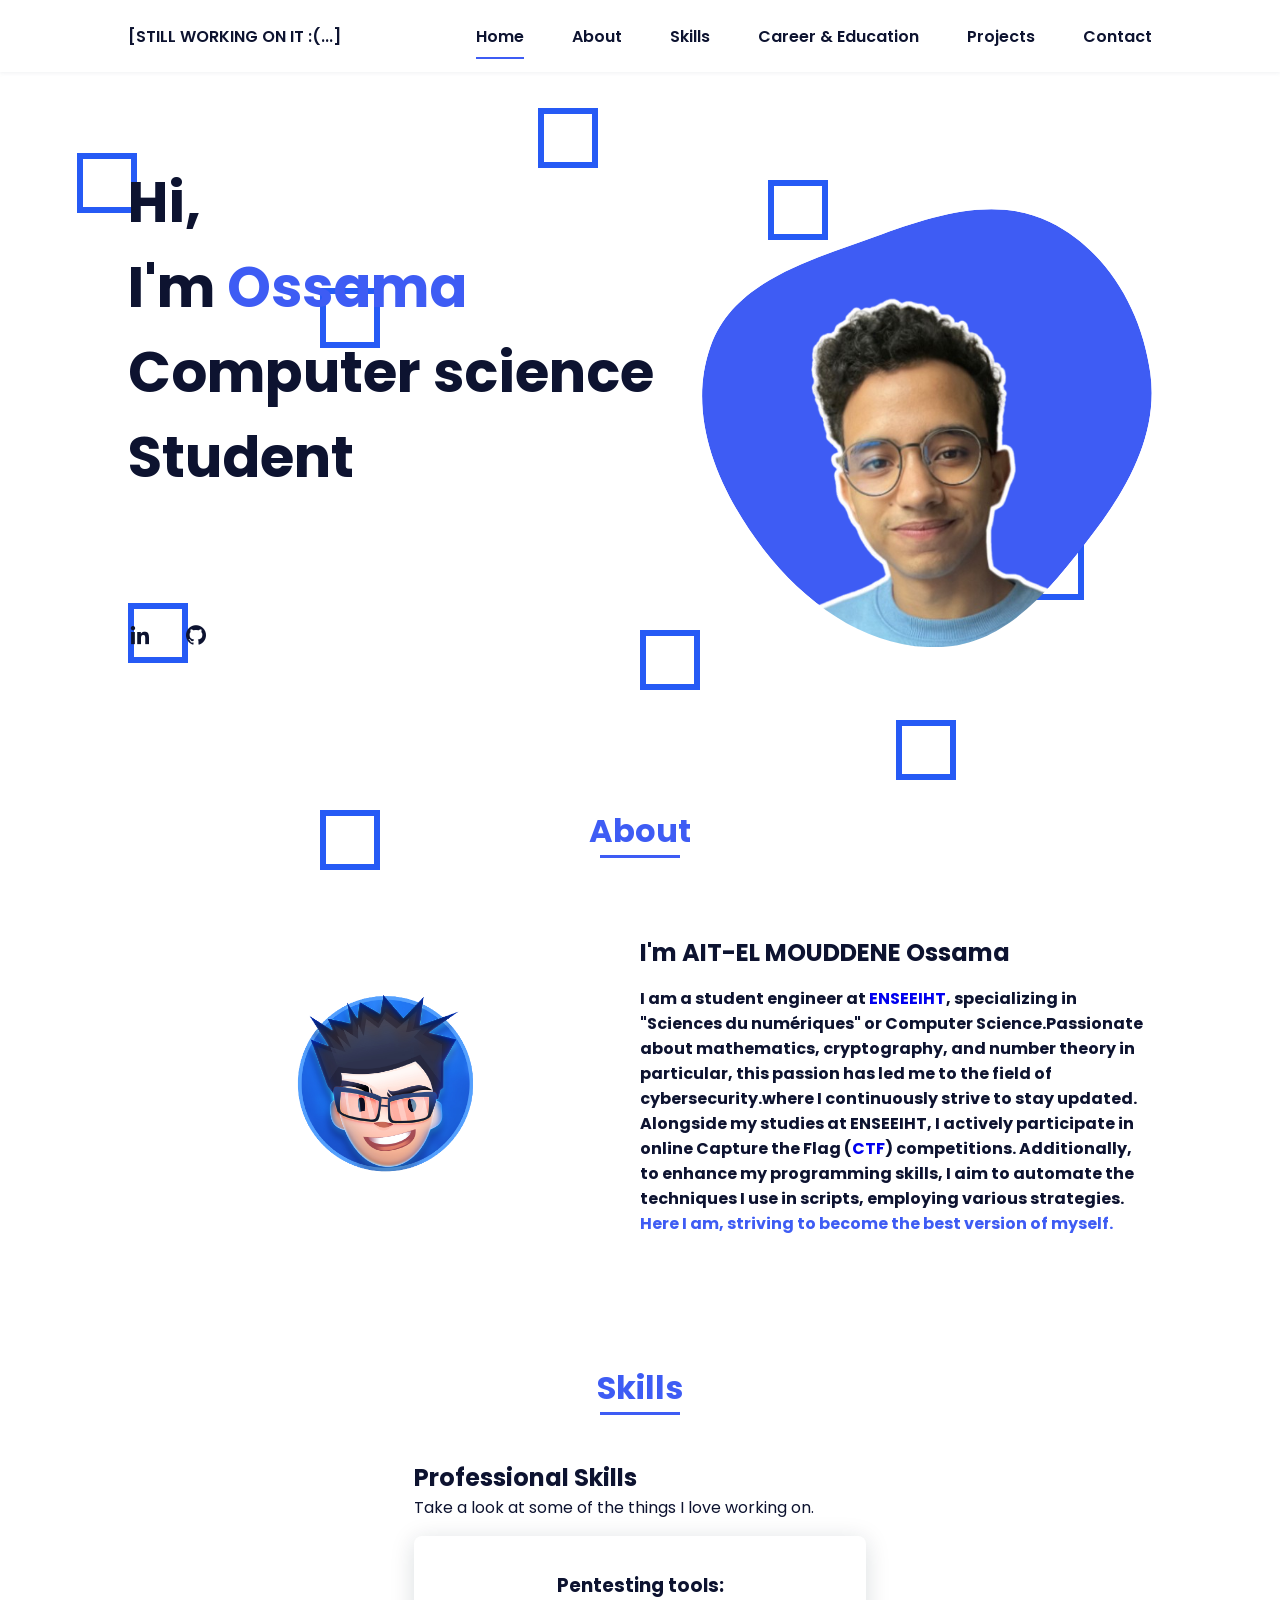
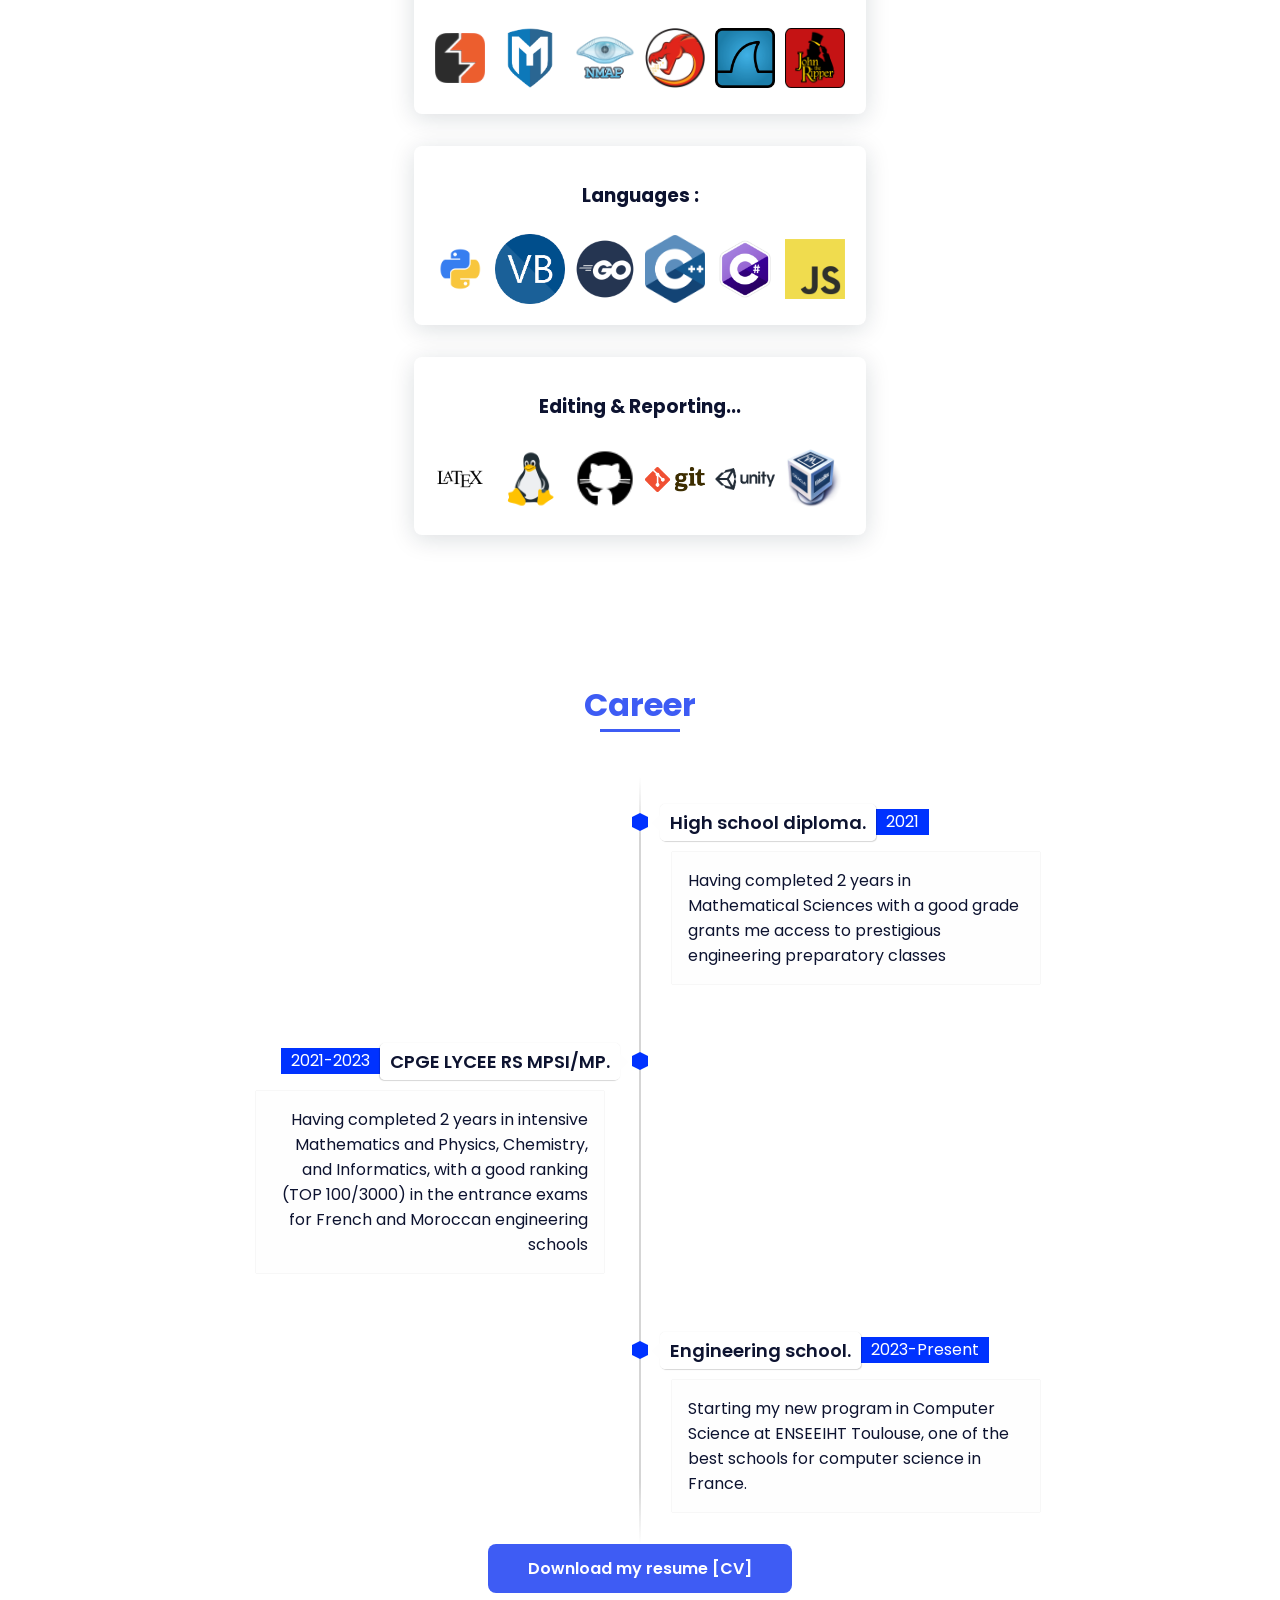
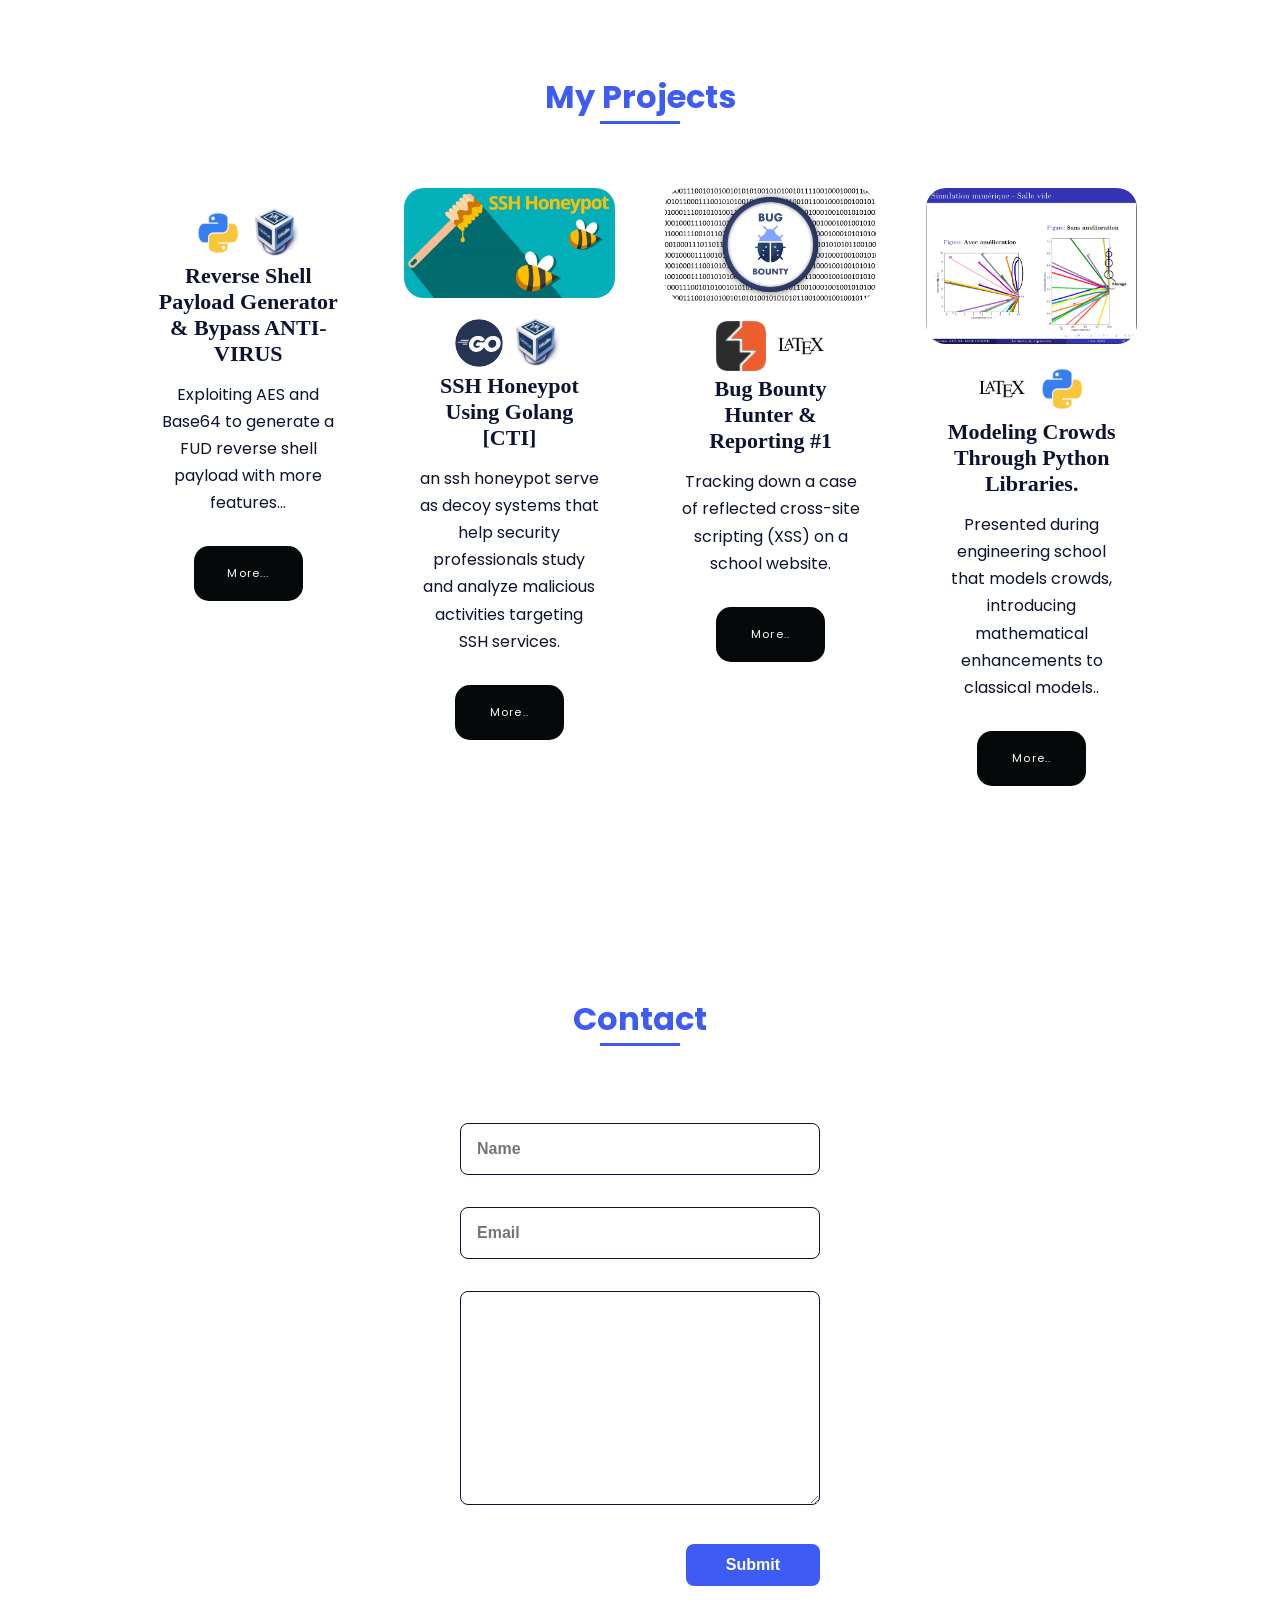
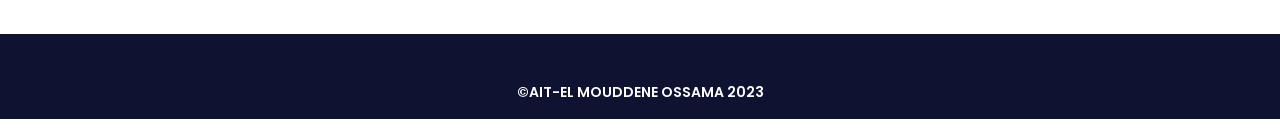
==== commit 955bf1a6: "Update index.html" ====
--- a/index.html
+++ b/index.html
@@ -17,7 +17,7 @@
         <header class="l-header">
             <nav class="nav bd-grid">
                 <div>
-                    <a href="#" class="nav__logo">BETA VERSION :)</a>
+                    <a href="#" class="nav__logo">[STILL WORKING ON IT :(...]</a>
                 </div>
 
                 <div class="nav__menu" id="nav-menu">
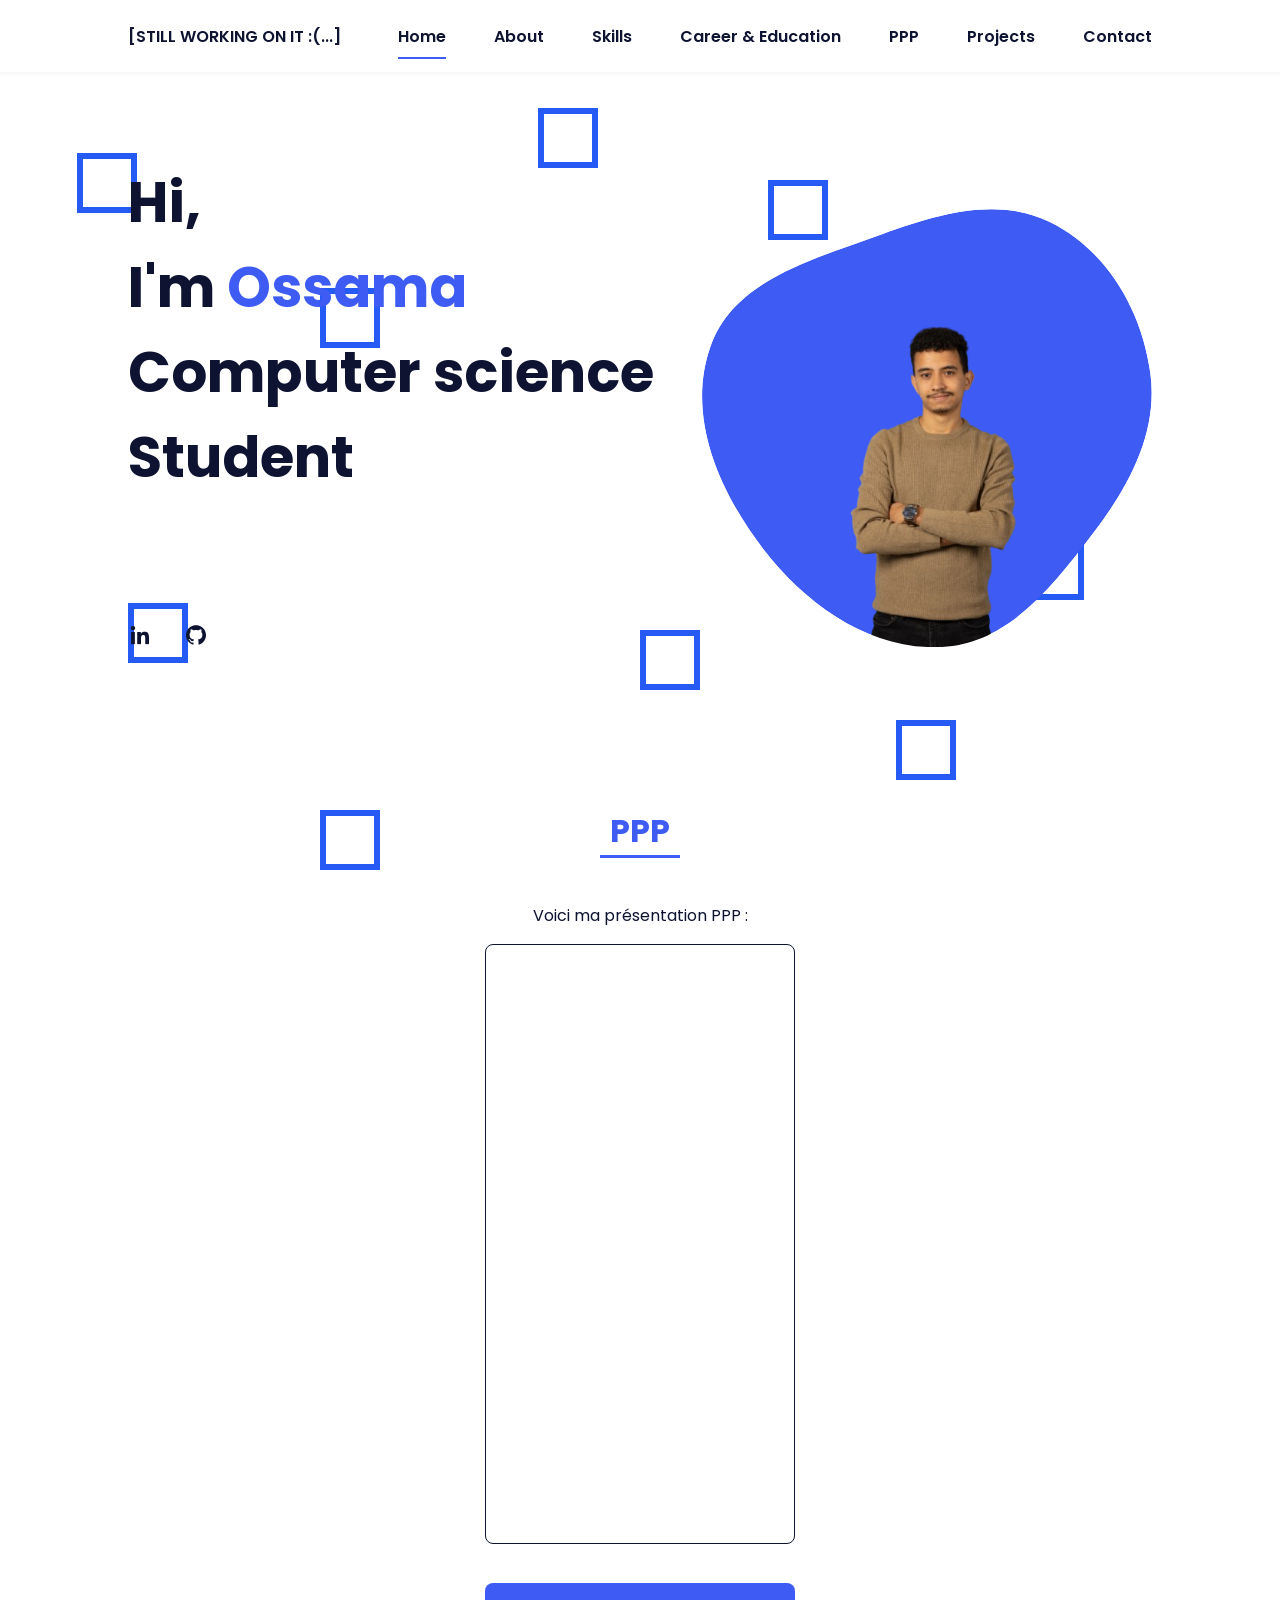
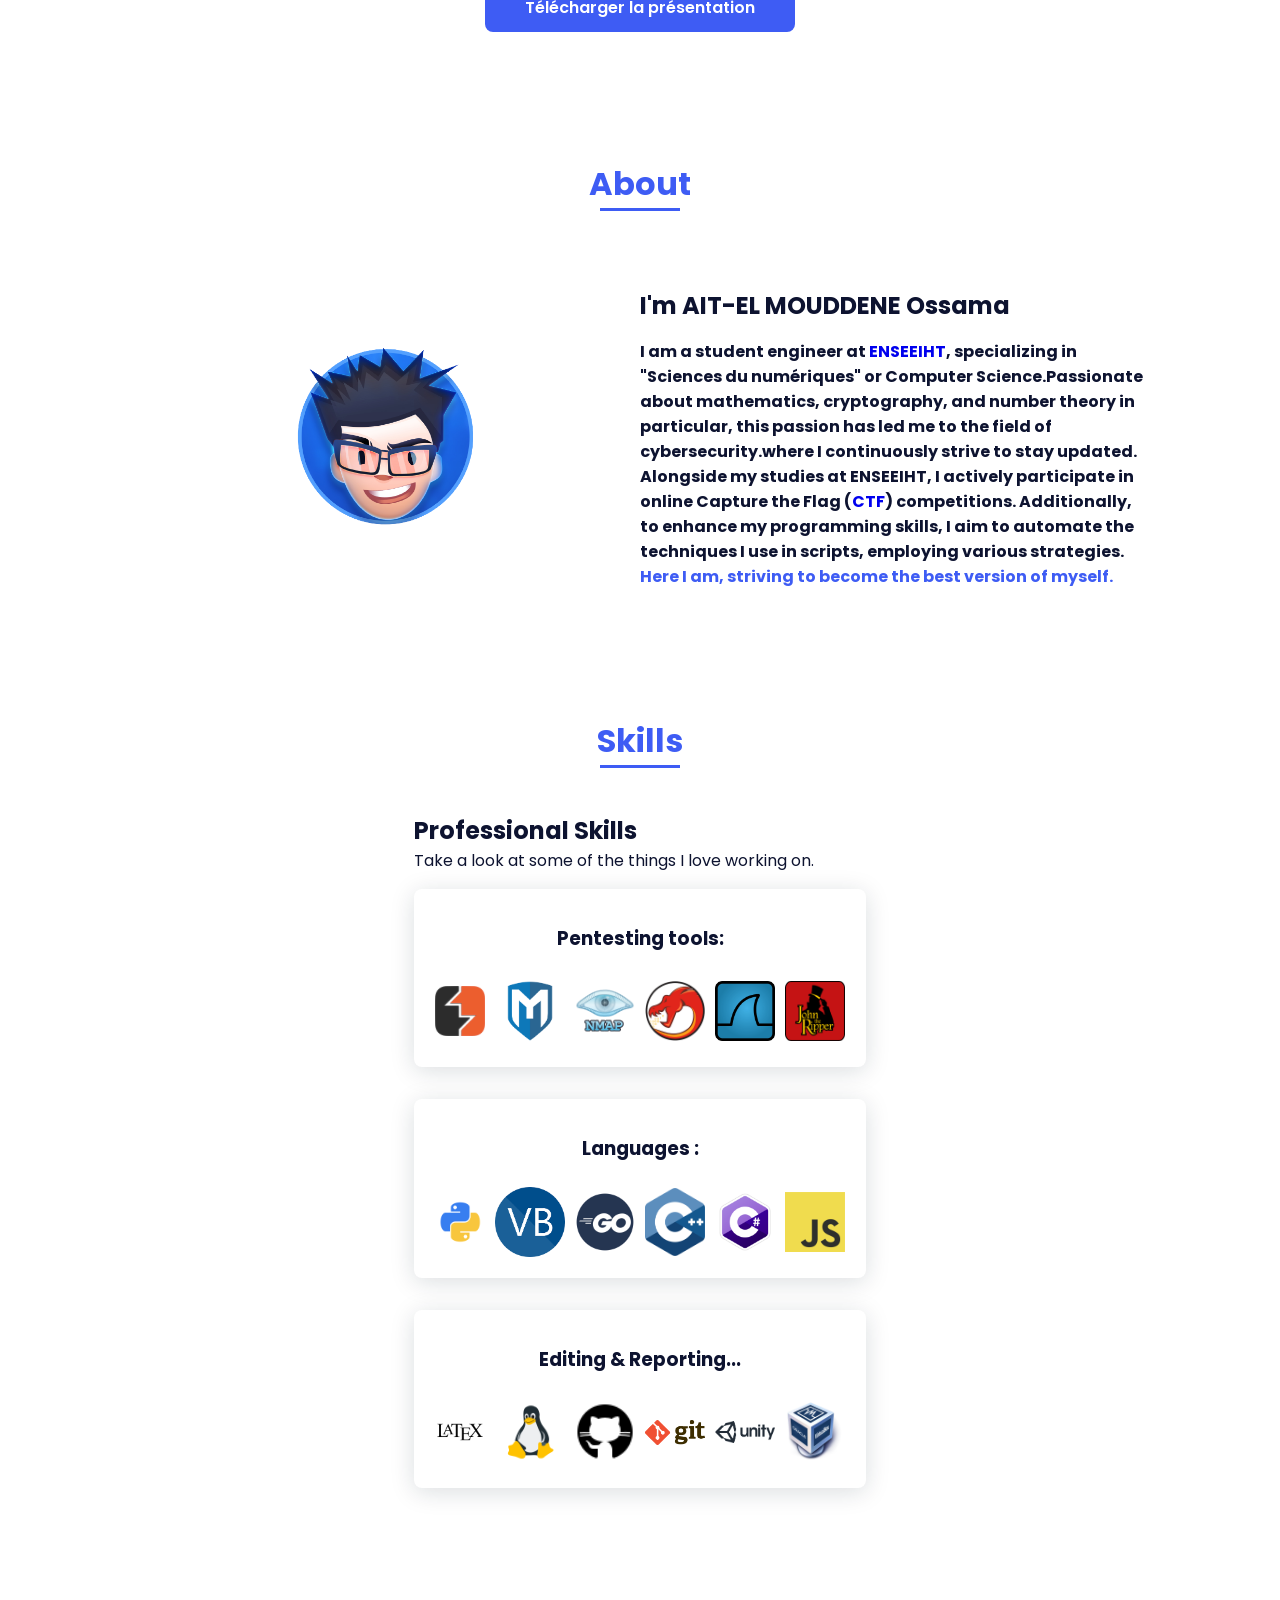
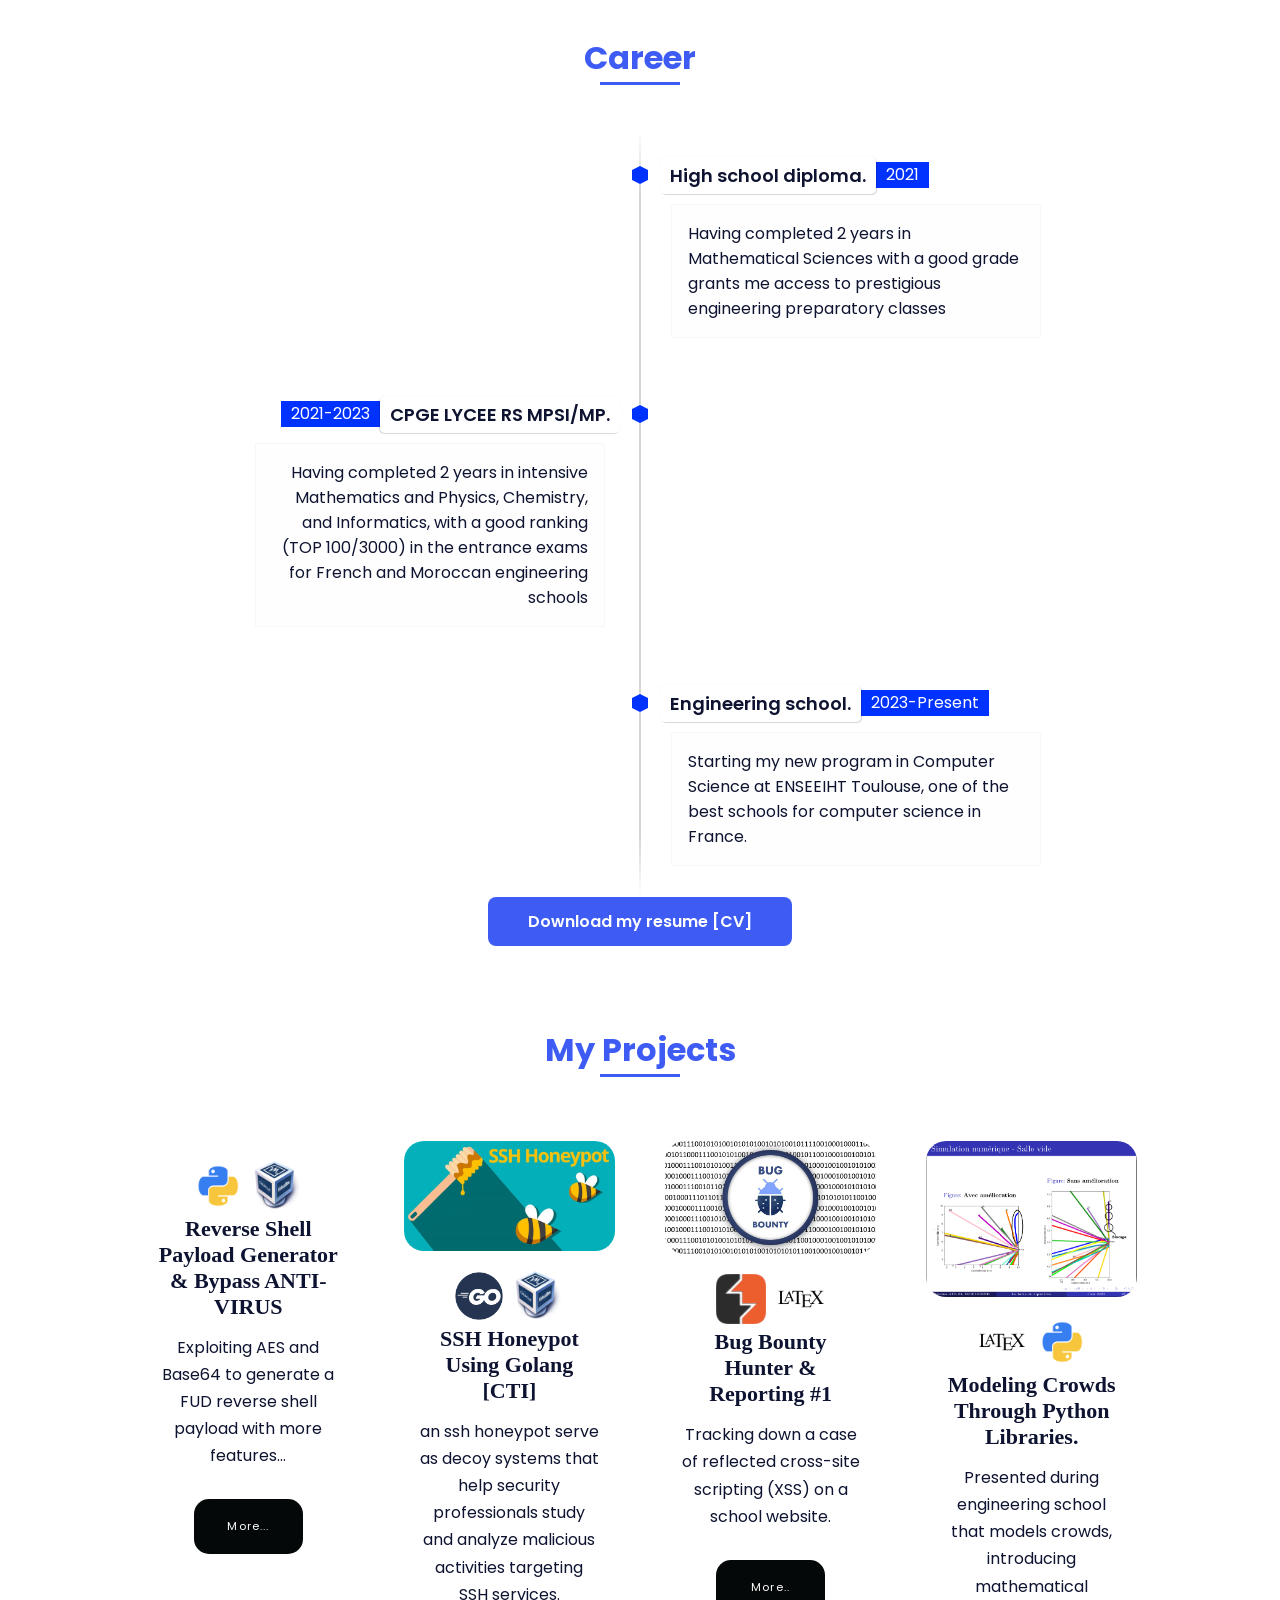
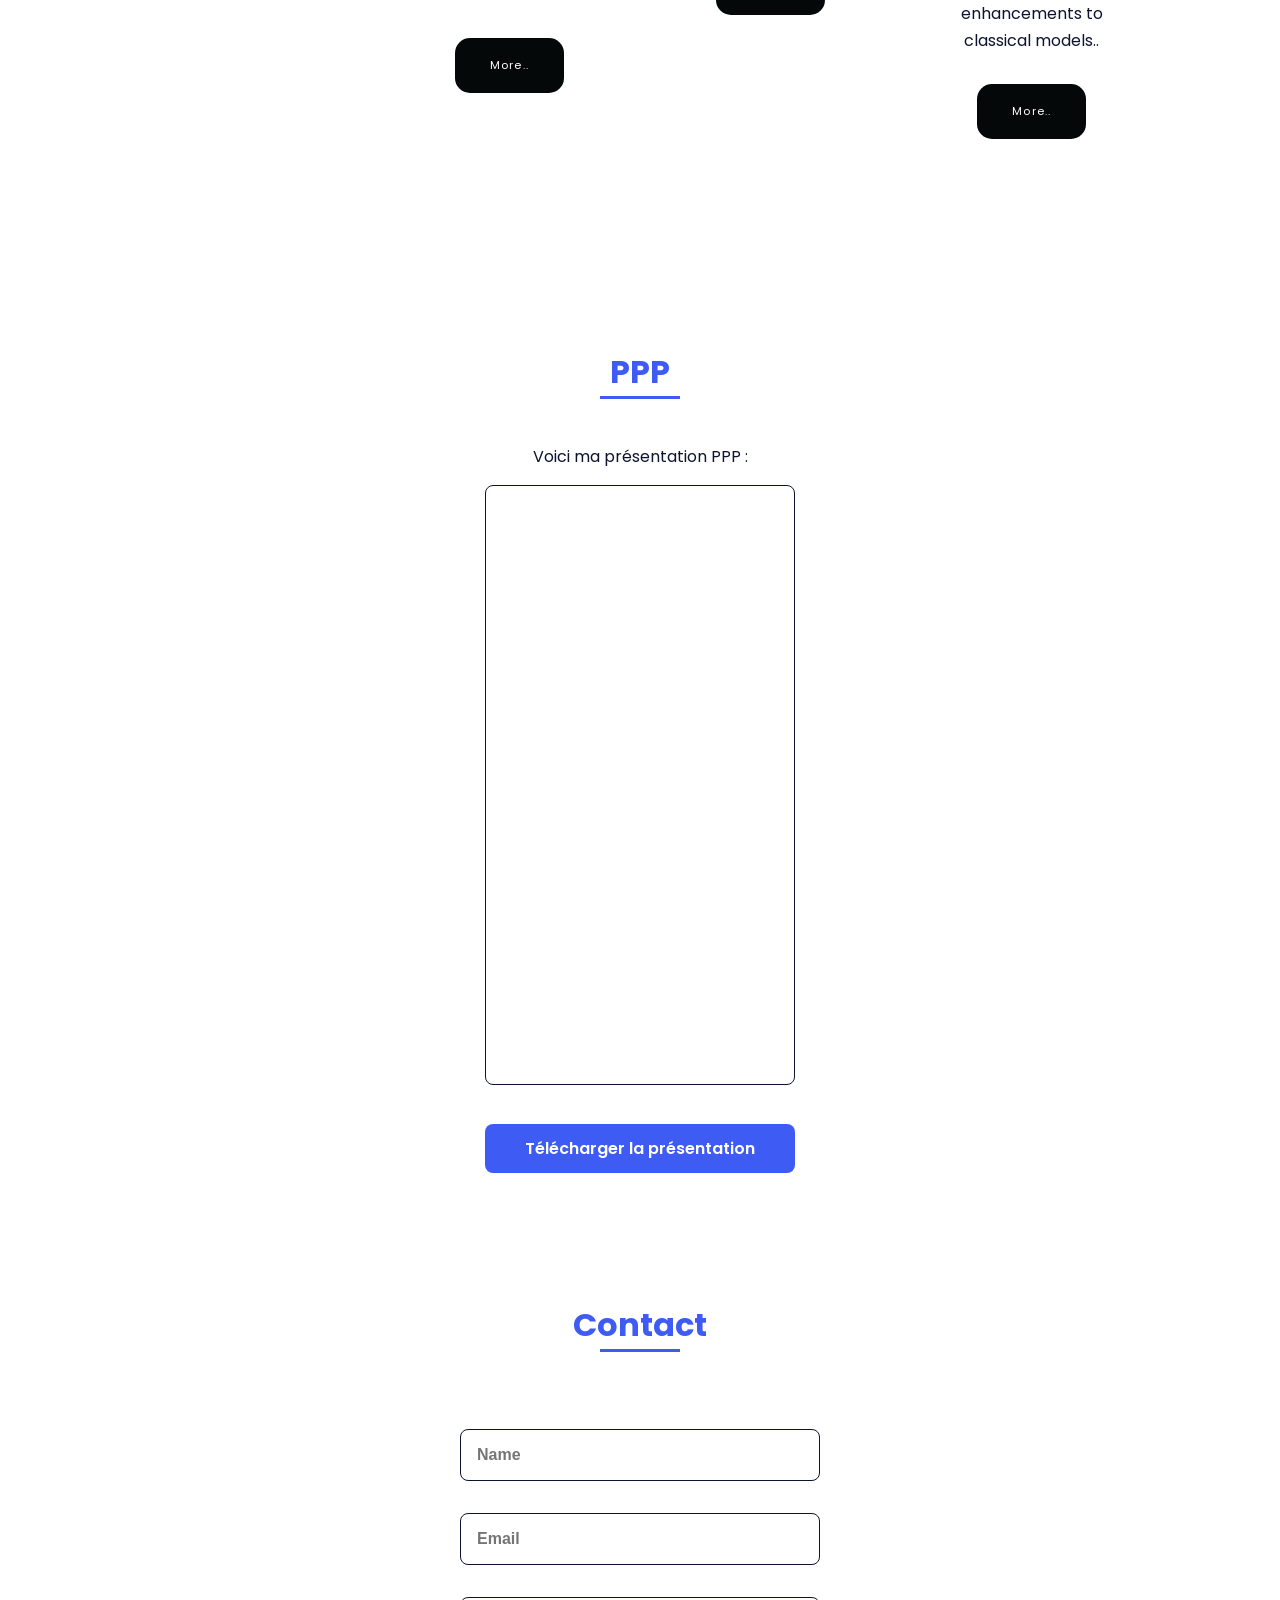
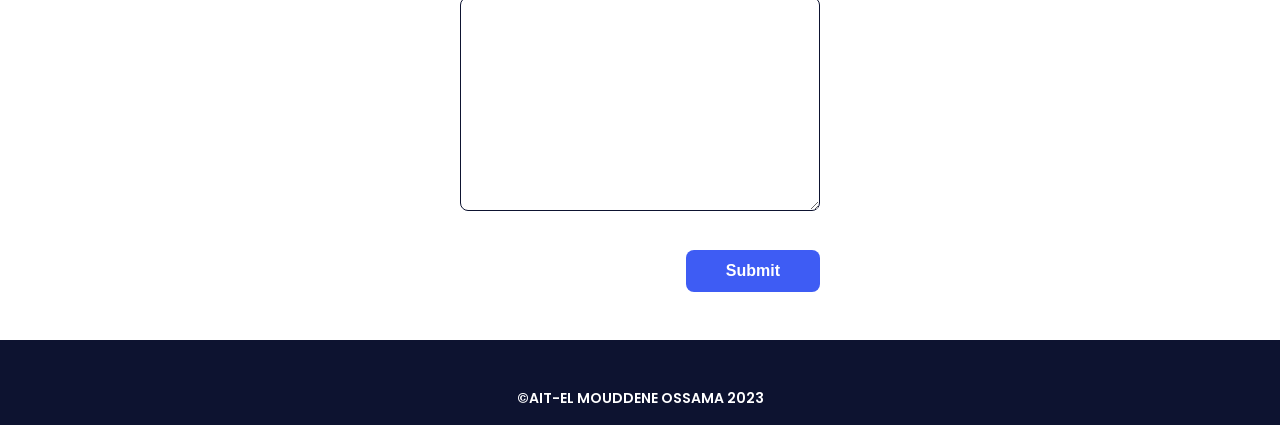
==== commit 2c0c7bfc: "Update index.html" ====
--- a/index.html
+++ b/index.html
@@ -26,7 +26,7 @@
                         <li class="nav__item"><a href="#about" class="nav__link">About</a></li>
                         <li class="nav__item"><a href="#skills" class="nav__link">Skills</a></li>
                         <li class="nav__item"><a href="#career" class="nav__link">Career & Education</a></li>
-
+                        <li class="nav__item"><a href="#ppp" class="nav__link">PPP</a></li>
                         <li class="nav__item"><a href="#blog" class="nav__link">Projects</a></li> 
                       
                         <li class="nav__item"><a href="#contact" class="nav__link">Contact</a></li>
@@ -81,6 +81,19 @@
                             <image class="home__blob-img" x="1" y="60" href="assets/sama.png"/>
                         </g>
                     </svg>
+                </div>
+            </section>
+
+            <section class="ppp section" id="ppp">
+                <h2 class="section-title">PPP</h2>
+                <div class="ppp__container bd-grid">
+                    <div class="ppp__content">
+                        <p>Voici ma présentation PPP :</p>
+                        <iframe src="https://drive.google.com/file/d/1LDEKMbMFtVPjUqLu42t9GQjYa4QUegSC/preview" width="100%" height="500px" allow="autoplay"></iframe>
+                        <div class="center">
+                            <a href="https://drive.google.com/file/d/1LDEKMbMFtVPjUqLu42t9GQjYa4QUegSC/view?usp=sharing" class="button" target="_blank">Télécharger la présentation</a>
+                        </div>
+                    </div>
                 </div>
             </section>
 
@@ -250,7 +263,7 @@
              
             </section>
             <div class="center">
-                <a href="https://drive.google.com/file/d/1rfrszVewc2FJ8rWyMWKkRXIbaqwH00MD/view?usp=sharing" class="button" target="_blank">Download my resume [CV] </a>
+                <a href="https://drive.google.com/file/d/1gWOfBD40_eb8AvvXsipj1lxt8DS6tThy/view?usp=sharing" class="button" target="_blank">Download my resume [CV] </a>
              </div>
            
 
@@ -353,7 +366,18 @@
 
             </div>
 
-            
+        <section class="ppp section" id="ppp">
+                <h2 class="section-title">PPP</h2>
+                <div class="ppp__container bd-grid">
+                    <div class="ppp__content">
+                        <p>Voici ma présentation PPP :</p>
+                        <iframe src="https://drive.google.com/file/d/1LDEKMbMFtVPjUqLu42t9GQjYa4QUegSC/preview" width="100%" height="500px" allow="autoplay"></iframe>
+                        <div class="center">
+                            <a href="https://drive.google.com/file/d/1LDEKMbMFtVPjUqLu42t9GQjYa4QUegSC/view?usp=sharing" class="button" target="_blank">Télécharger la présentation</a>
+                        </div>
+                    </div>
+                </div>
+            </section>
             
             <section class="contact section" id="contact">
                 <h2 class="section-title">Contact</h2>
--- a/assets/css/styles.css
+++ b/assets/css/styles.css
@@ -238,10 +238,34 @@
 
 .home__blob-img {
   width: 500px;
-  height: 450px;
+  height: 500px;
   
 }
-
+/*===== PPP =====*/
+.ppp__container {
+    text-align: center;
+    margin-top: var(--mb-4);
+    padding: 0 var(--mb-2); /* Ajouter un peu de padding sur les côtés */
+}
+
+.ppp__content {
+    max-width: 1000px; /* Augmenter la largeur maximale */
+    margin: 0 auto;
+}
+
+.ppp__content iframe {
+    border: 1px solid var(--second-color);
+    border-radius: 0.5rem;
+    margin-bottom: var(--mb-4);
+    width: 100%; /* Prendre toute la largeur disponible */
+    height: 600px; /* Augmenter la hauteur de l'iframe */
+}
+
+.ppp__content p {
+    margin-bottom: var(--mb-2);
+    font-size: var(--normal-font-size);
+    color: var(--second-color);
+}
 /*BUTTONS*/
 .button {
   display: inline-block;
@@ -1133,4 +1157,4 @@
     border-radius: 50%;
     opacity: 0;
   }
-}+}
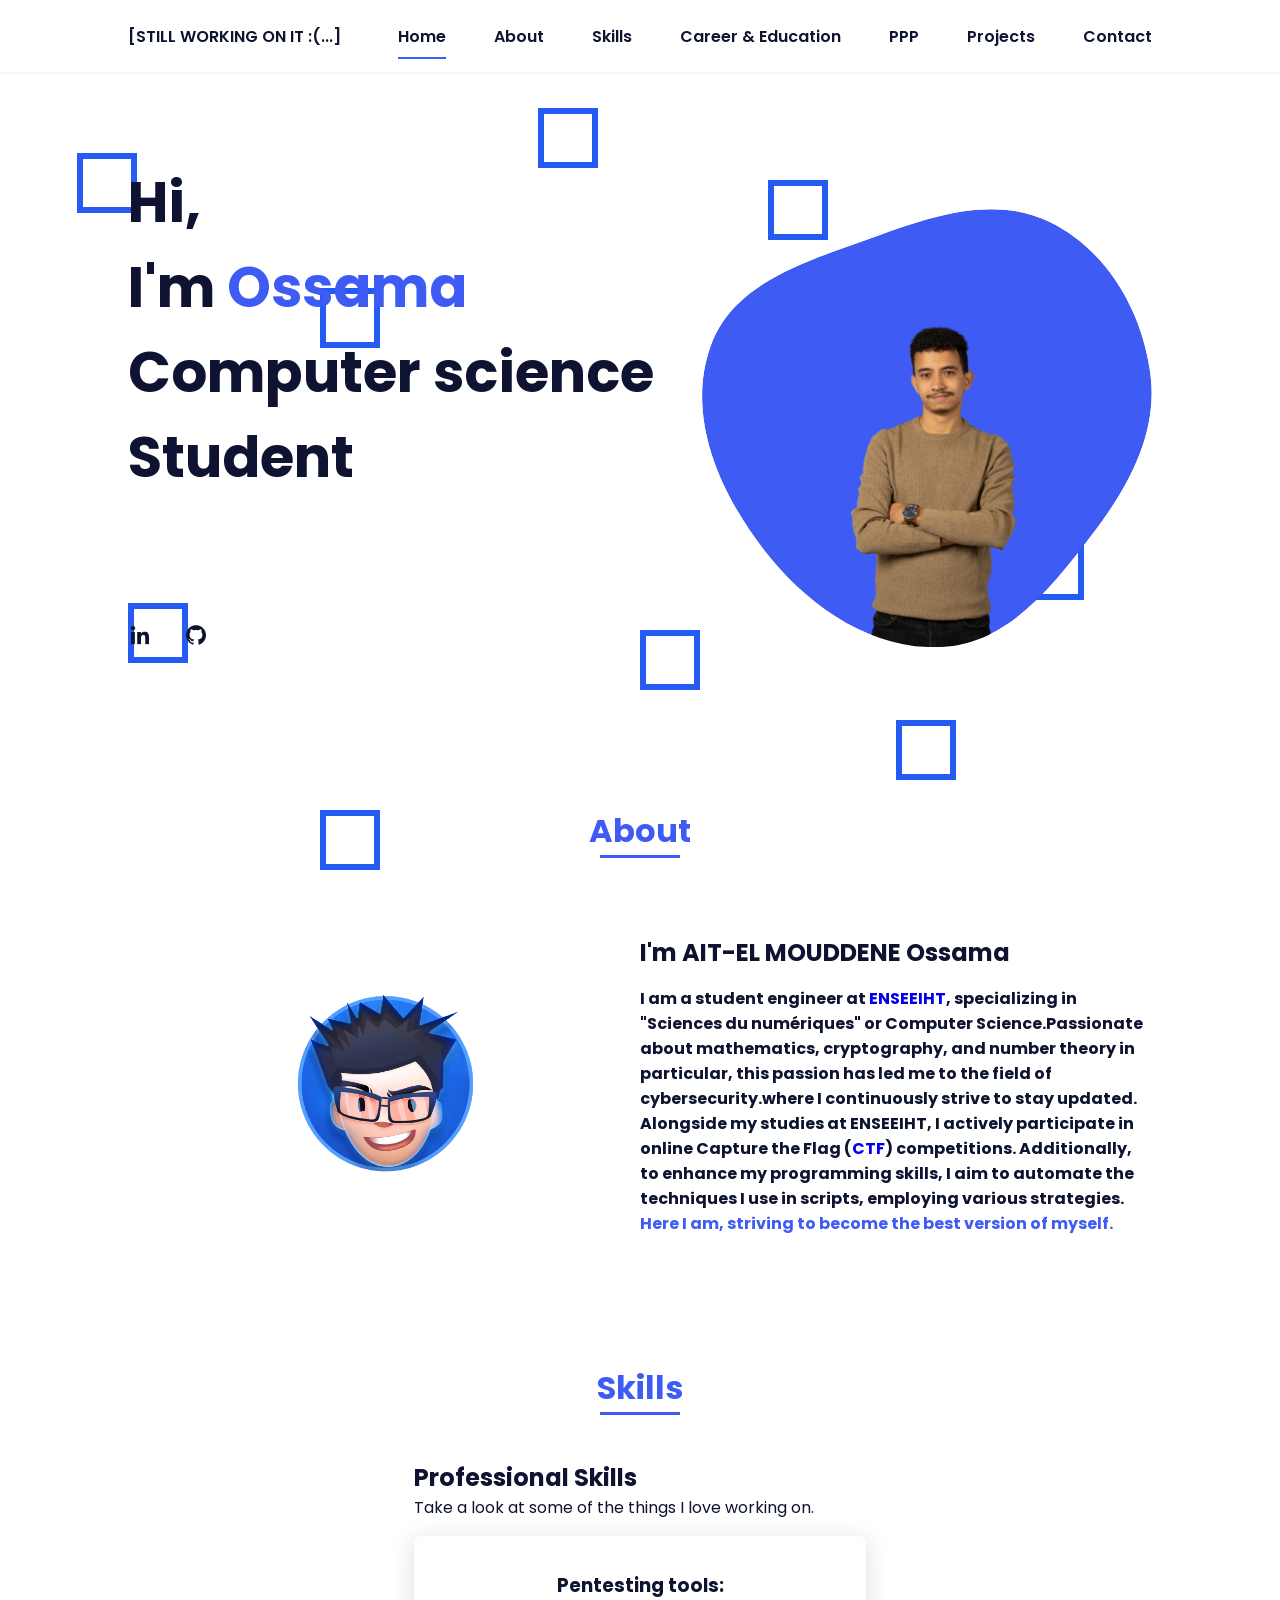
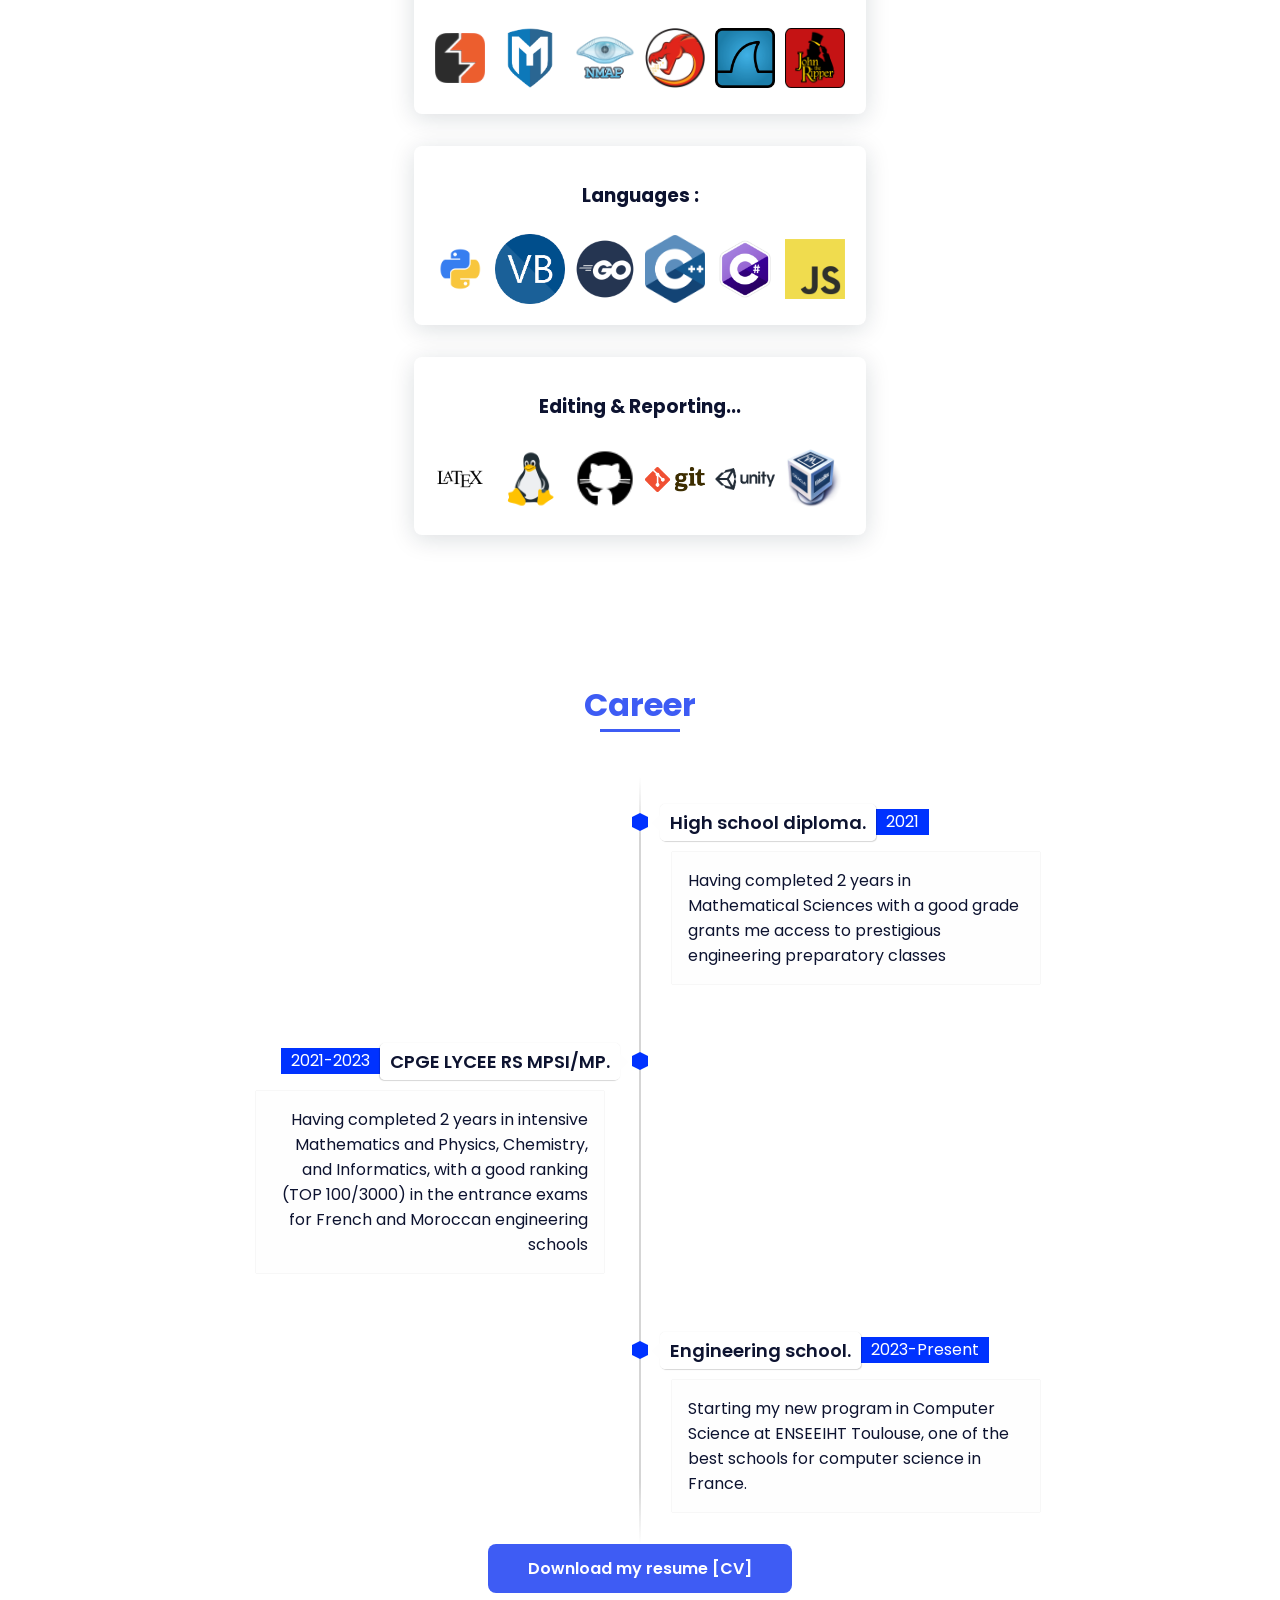
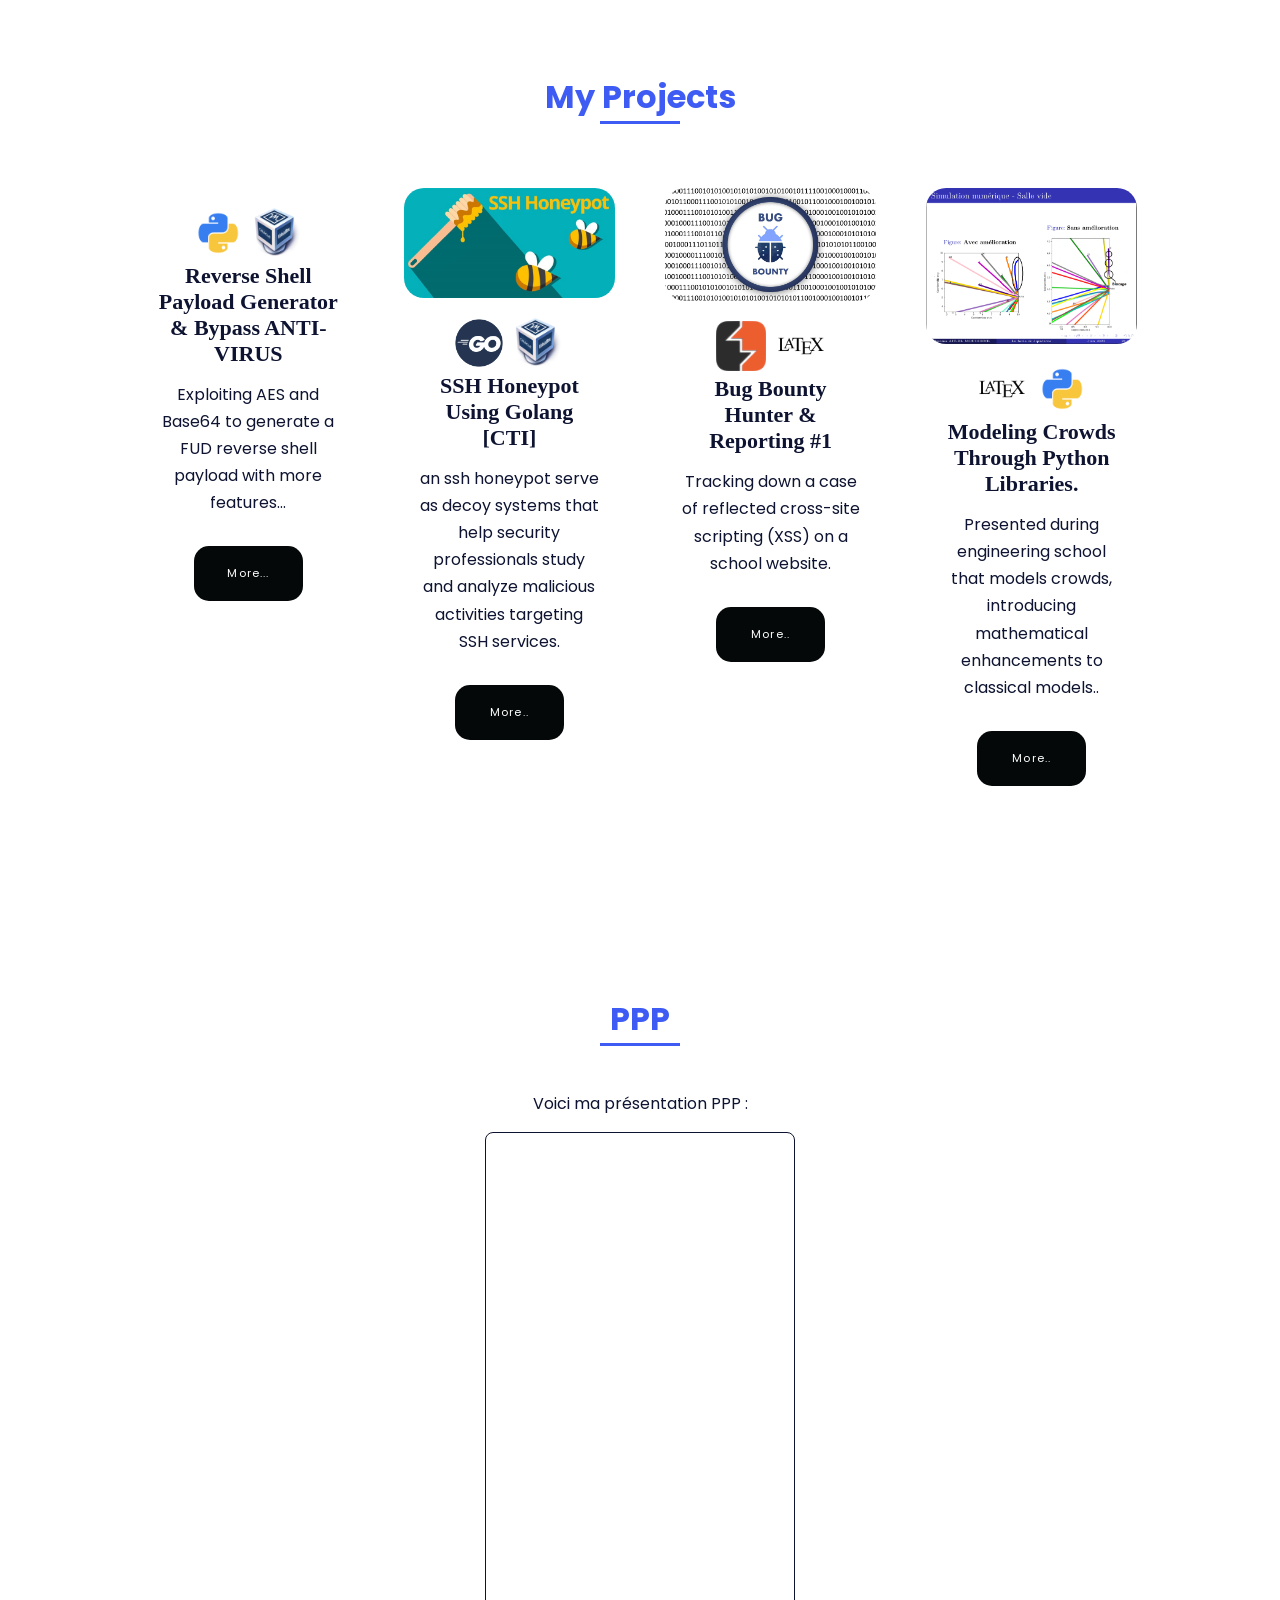
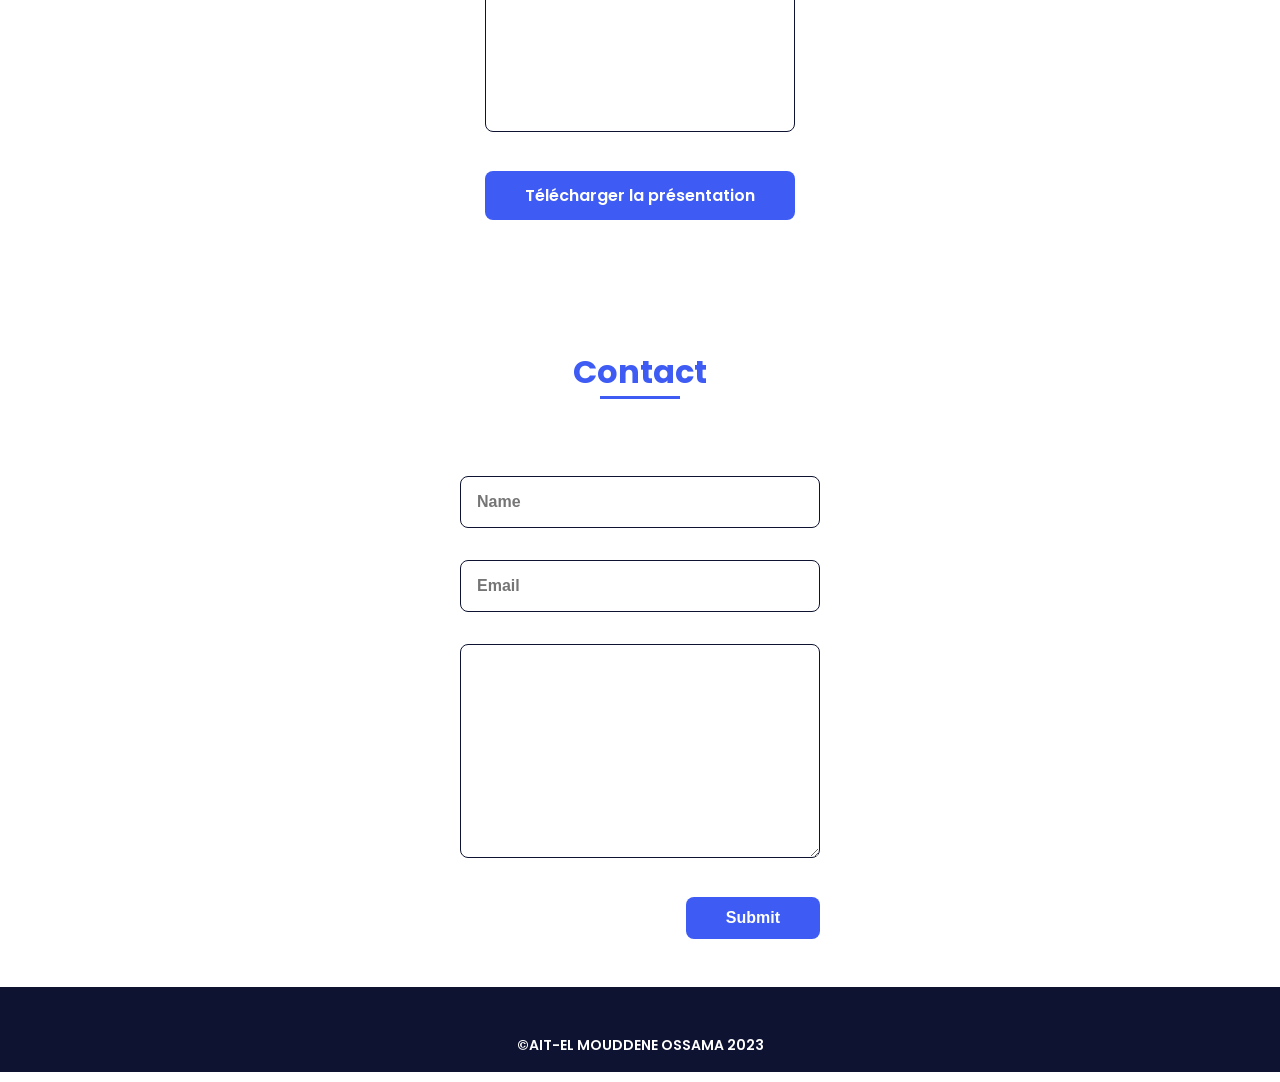
==== commit 678f82e1: "Update index.html" ====
--- a/index.html
+++ b/index.html
@@ -84,19 +84,8 @@
                 </div>
             </section>
 
-            <section class="ppp section" id="ppp">
-                <h2 class="section-title">PPP</h2>
-                <div class="ppp__container bd-grid">
-                    <div class="ppp__content">
-                        <p>Voici ma présentation PPP :</p>
-                        <iframe src="https://drive.google.com/file/d/1LDEKMbMFtVPjUqLu42t9GQjYa4QUegSC/preview" width="100%" height="500px" allow="autoplay"></iframe>
-                        <div class="center">
-                            <a href="https://drive.google.com/file/d/1LDEKMbMFtVPjUqLu42t9GQjYa4QUegSC/view?usp=sharing" class="button" target="_blank">Télécharger la présentation</a>
-                        </div>
-                    </div>
-                </div>
-            </section>
-
+
+		
             <!--===== ABOUT =====-->
             <section class="about section " id="about">
                 <h2 class="section-title">About</h2>
--- a/assets/css/styles.css
+++ b/assets/css/styles.css
@@ -241,31 +241,7 @@
   height: 500px;
   
 }
-/*===== PPP =====*/
-.ppp__container {
-    text-align: center;
-    margin-top: var(--mb-4);
-    padding: 0 var(--mb-2); /* Ajouter un peu de padding sur les côtés */
-}
-
-.ppp__content {
-    max-width: 1000px; /* Augmenter la largeur maximale */
-    margin: 0 auto;
-}
-
-.ppp__content iframe {
-    border: 1px solid var(--second-color);
-    border-radius: 0.5rem;
-    margin-bottom: var(--mb-4);
-    width: 100%; /* Prendre toute la largeur disponible */
-    height: 600px; /* Augmenter la hauteur de l'iframe */
-}
-
-.ppp__content p {
-    margin-bottom: var(--mb-2);
-    font-size: var(--normal-font-size);
-    color: var(--second-color);
-}
+
 /*BUTTONS*/
 .button {
   display: inline-block;
@@ -950,7 +926,31 @@
   padding: 1em;
   z-index: 15;
 }
-
+/*===== PPP =====*/
+.ppp__container {
+    text-align: center;
+    margin-top: var(--mb-4);
+    padding: 0 var(--mb-2); /* Ajouter un peu de padding sur les côtés */
+}
+
+.ppp__content {
+    max-width: 1000px; /* Augmenter la largeur maximale */
+    margin: 0 auto;
+}
+
+.ppp__content iframe {
+    border: 1px solid var(--second-color);
+    border-radius: 0.5rem;
+    margin-bottom: var(--mb-4);
+    width: 100%; /* Prendre toute la largeur disponible */
+    height: 600px; /* Augmenter la hauteur de l'iframe */
+}
+
+.ppp__content p {
+    margin-bottom: var(--mb-2);
+    font-size: var(--normal-font-size);
+    color: var(--second-color);
+}
 @media(min-width: 768px){
   .timeline {
     width: 660px;
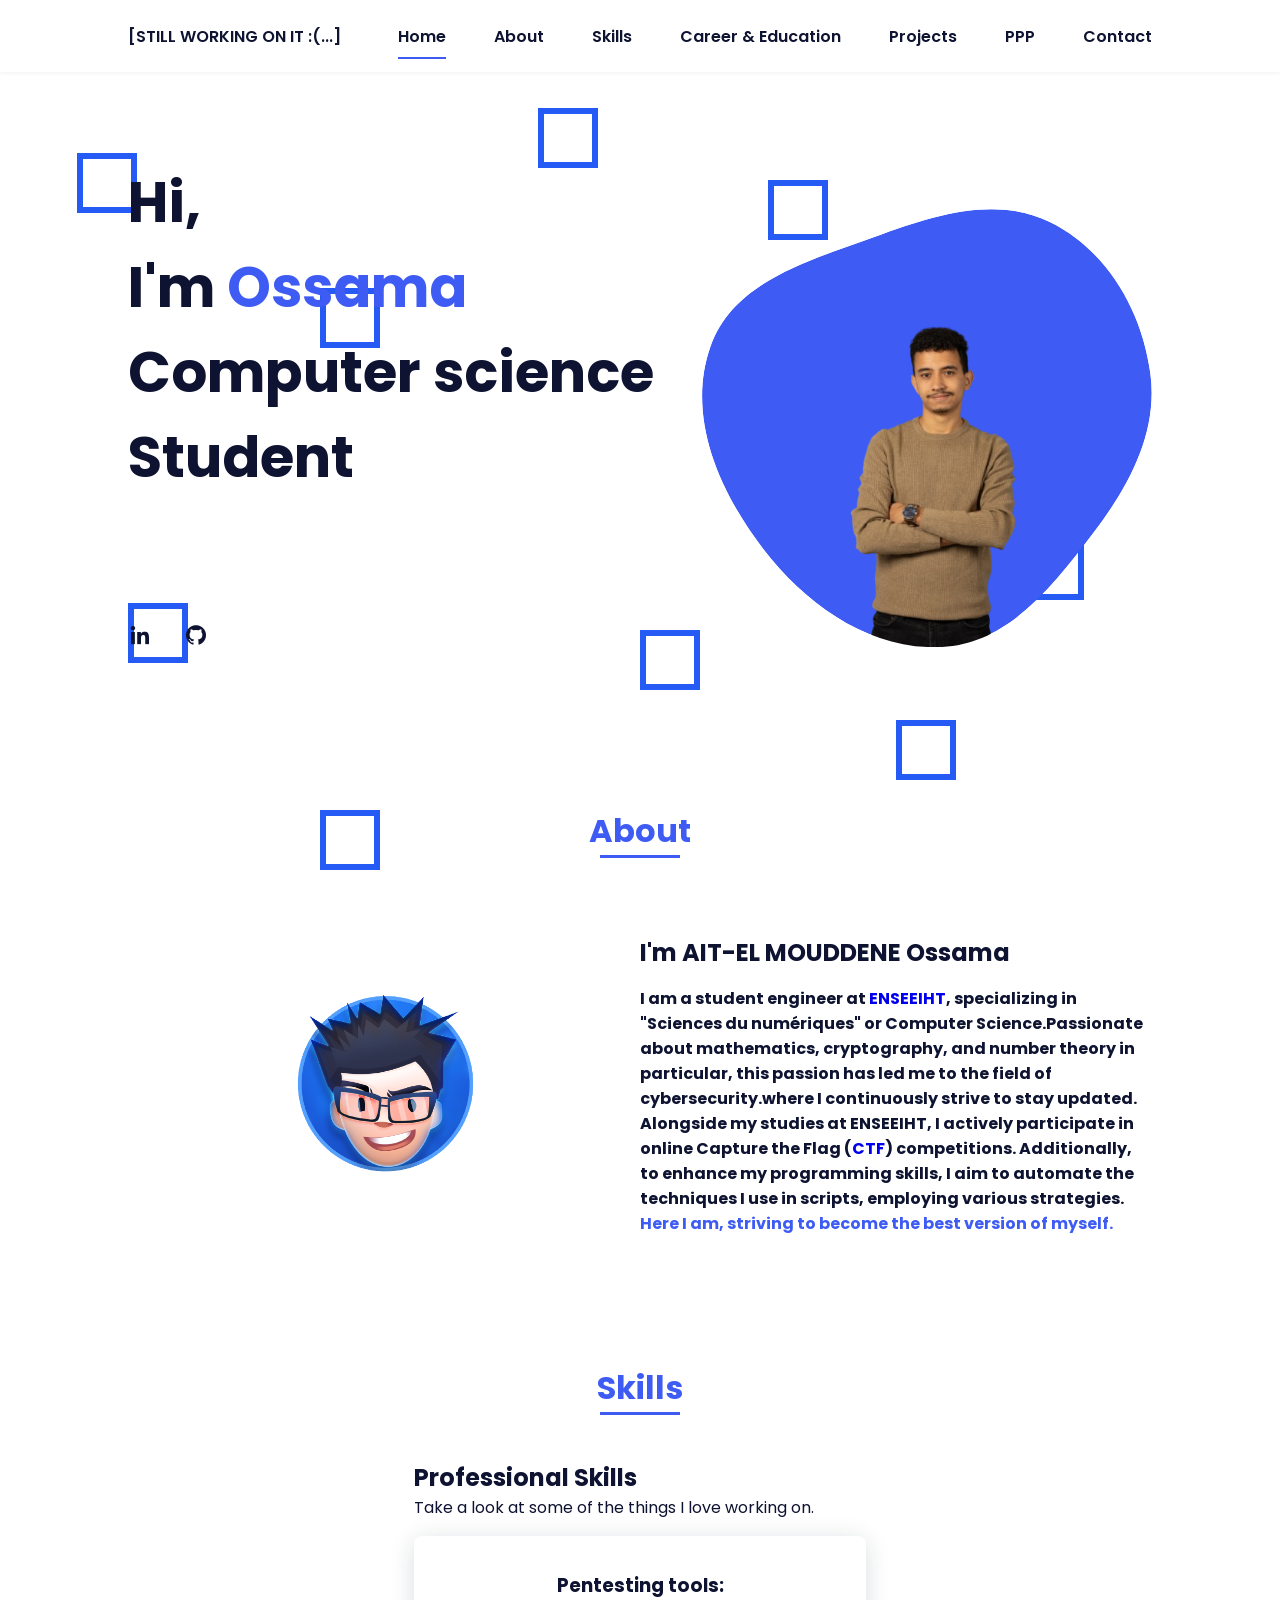
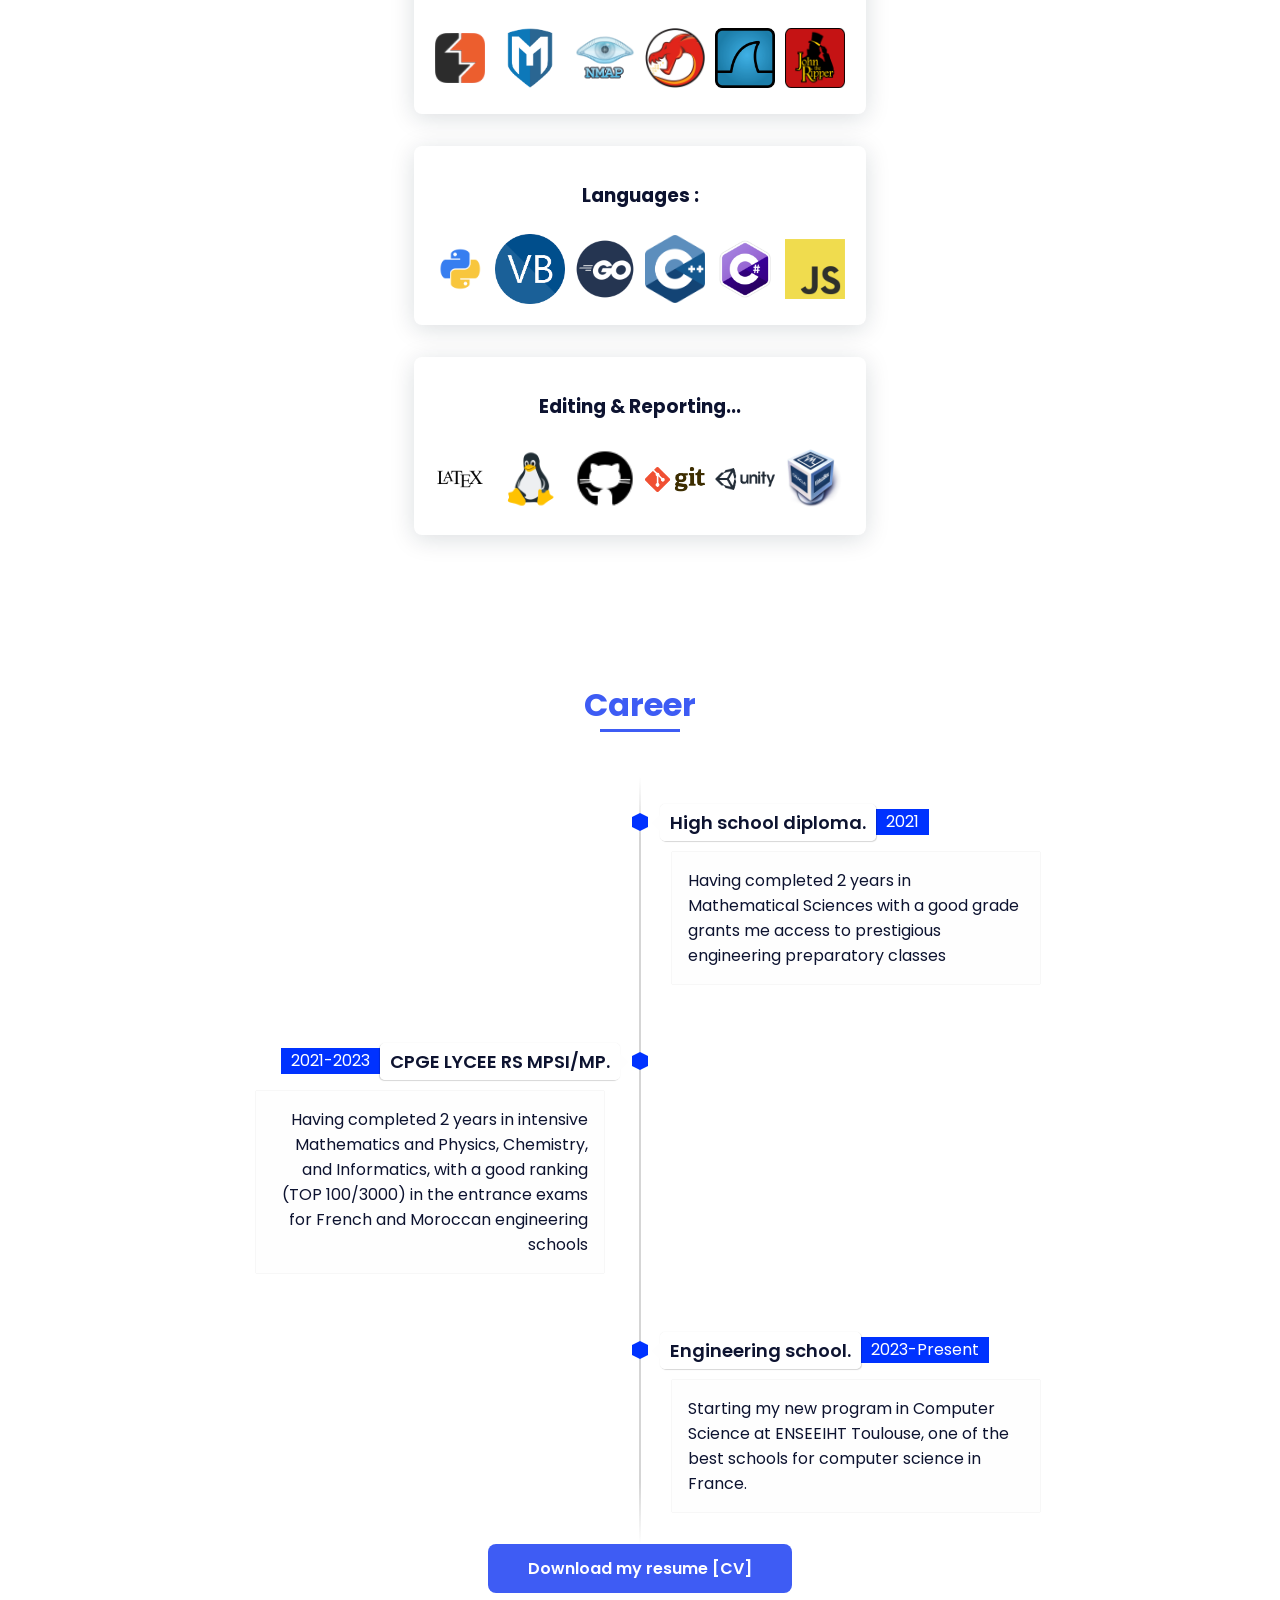
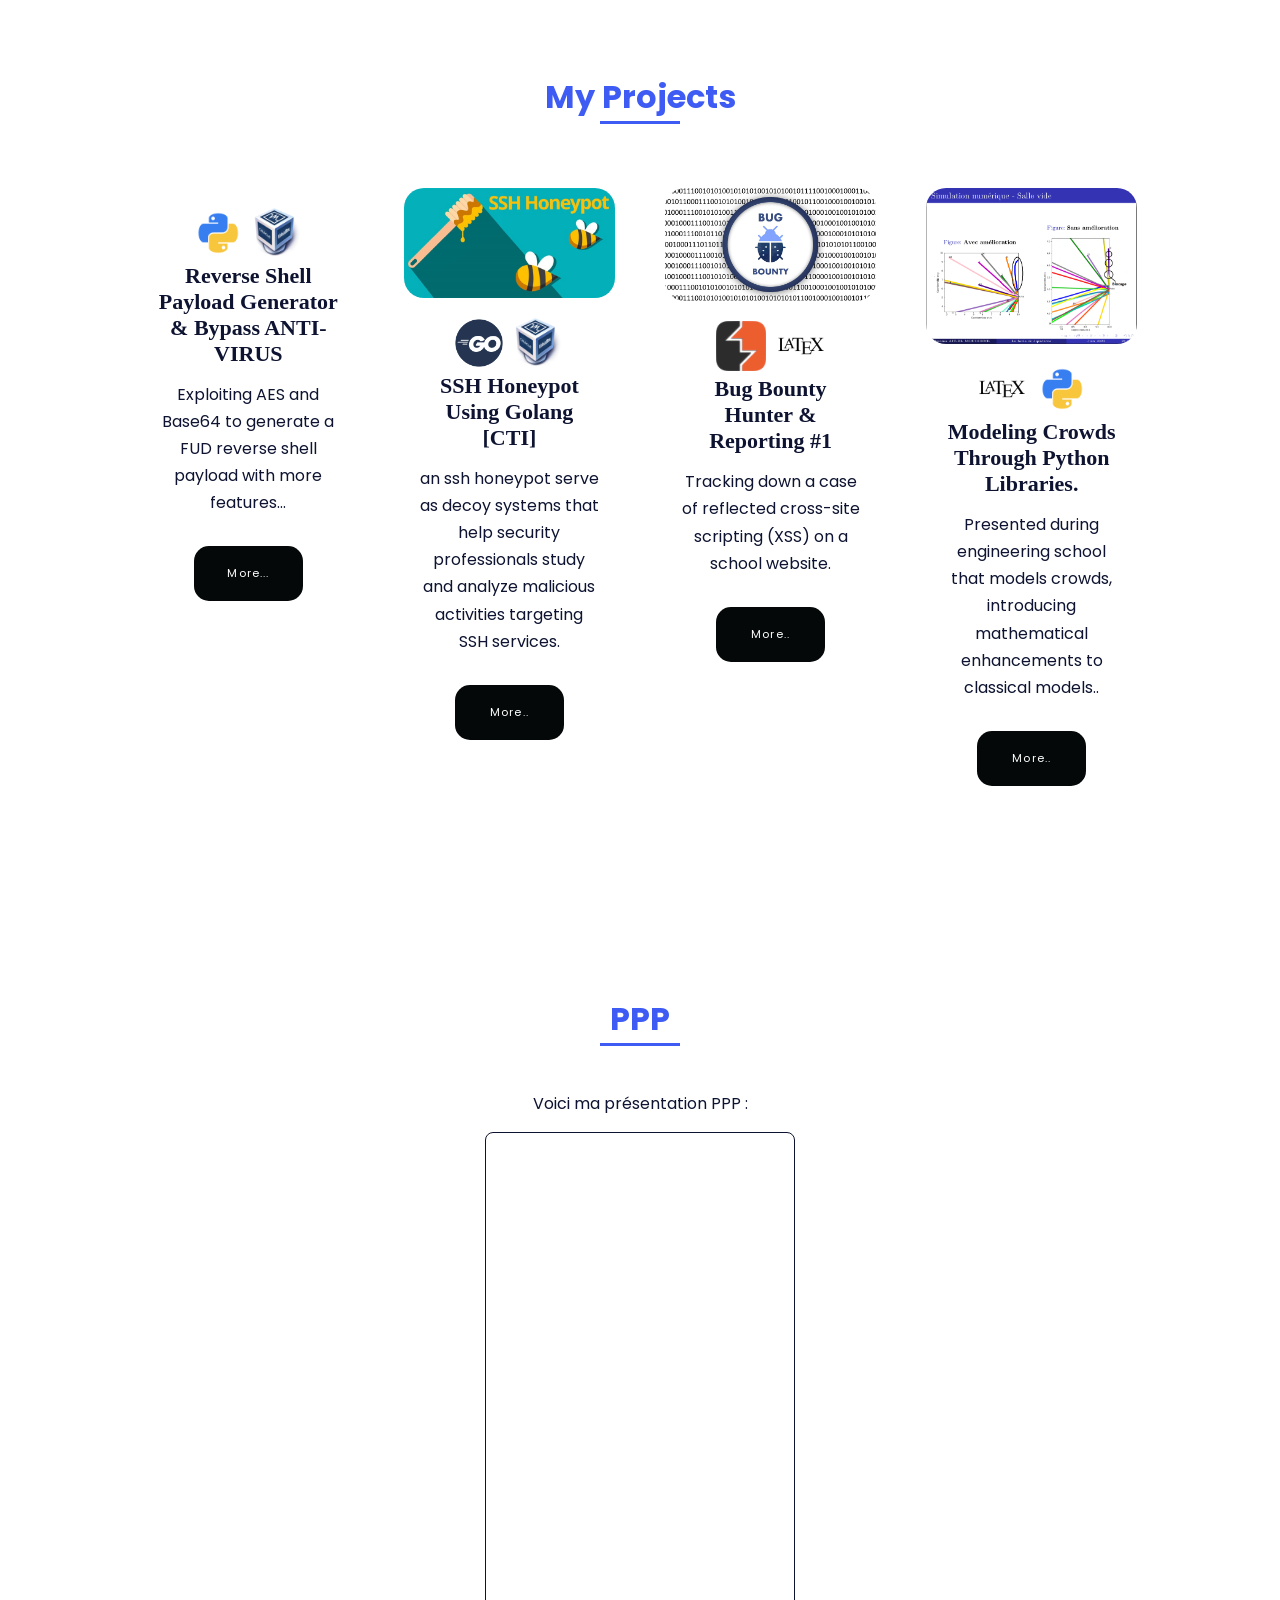
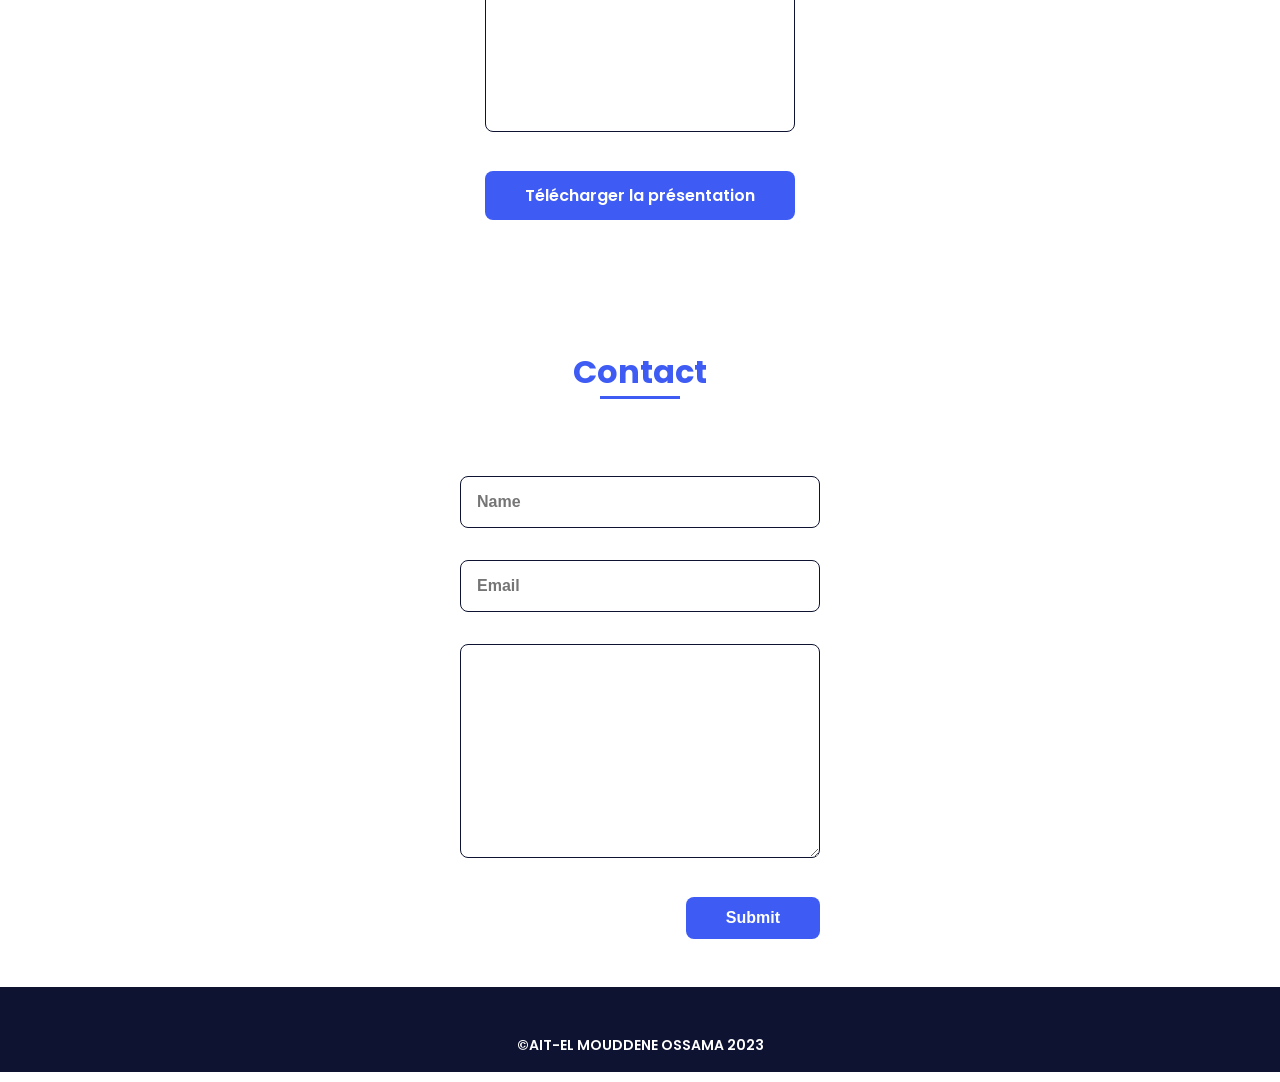
==== commit 03fbce56: "Update index.html" ====
--- a/index.html
+++ b/index.html
@@ -26,9 +26,9 @@
                         <li class="nav__item"><a href="#about" class="nav__link">About</a></li>
                         <li class="nav__item"><a href="#skills" class="nav__link">Skills</a></li>
                         <li class="nav__item"><a href="#career" class="nav__link">Career & Education</a></li>
-                        <li class="nav__item"><a href="#ppp" class="nav__link">PPP</a></li>
+                        
                         <li class="nav__item"><a href="#blog" class="nav__link">Projects</a></li> 
-                      
+                      	<li class="nav__item"><a href="#ppp" class="nav__link">PPP</a></li>
                         <li class="nav__item"><a href="#contact" class="nav__link">Contact</a></li>
                     </ul>
                 </div>
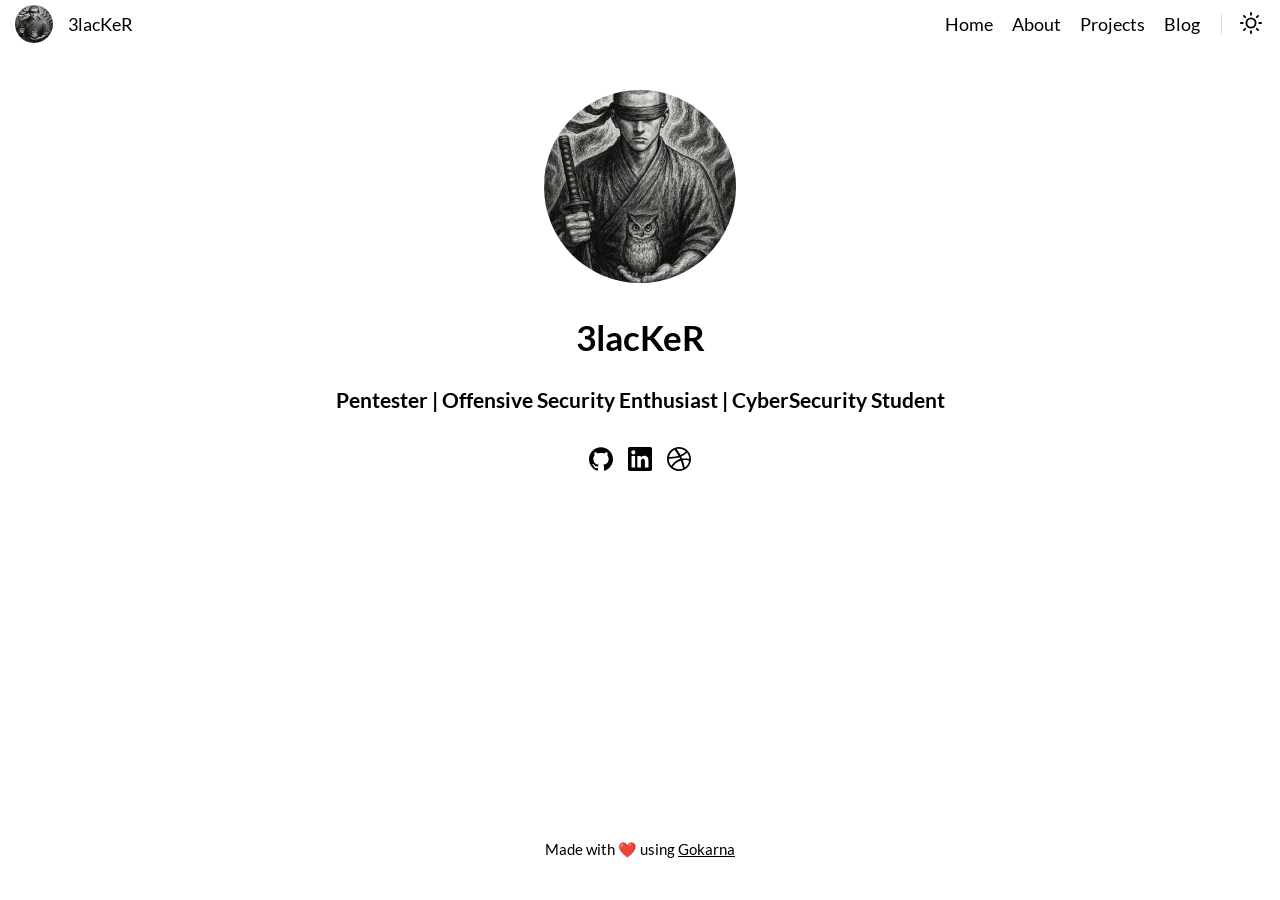
==== commit 27acc37b: "Deploy Hugo site :-D" ====
--- a/index.html
+++ b/index.html
@@ -1,408 +1,203 @@
-<!DOCTYPE html>
-<html lang="en">
-    <head>
-        <meta charset="UTF-8">
-        <meta name="viewport" content="width=device-width, initial-scale=1.0">
-
-        <link rel="stylesheet" href="assets/css/styles.css">
-
-        <meta name="google-site-verification" content="SPYBJBVHbhOem-FKRjbQOQi8jIg6DQ6Ih_uCH3bUhFg" /> 
-        <link href='https://cdn.jsdelivr.net/npm/boxicons@2.0.5/css/boxicons.min.css' rel='stylesheet'>
-
-        <title>EL MOUDDENE OSSAMA</title>
-	<meta name="description" content="This is my E-Portfolio as a computer science student. " />
-    </head>
-    <body>
-        
-        <header class="l-header">
-            <nav class="nav bd-grid">
-                <div>
-                    <a href="#" class="nav__logo">[STILL WORKING ON IT :(...]</a>
-                </div>
-
-                <div class="nav__menu" id="nav-menu">
-                    <ul class="nav__list">
-                        <li class="nav__item"><a href="#home" class="nav__link active">Home</a></li>
-                        <li class="nav__item"><a href="#about" class="nav__link">About</a></li>
-                        <li class="nav__item"><a href="#skills" class="nav__link">Skills</a></li>
-                        <li class="nav__item"><a href="#career" class="nav__link">Career & Education</a></li>
-                        
-                        <li class="nav__item"><a href="#blog" class="nav__link">Projects</a></li> 
-                      	<li class="nav__item"><a href="#ppp" class="nav__link">PPP</a></li>
-                        <li class="nav__item"><a href="#contact" class="nav__link">Contact</a></li>
-                    </ul>
-                </div>
-
-                <div class="nav__toggle" id="nav-toggle">
-                    <i class='bx bx-menu'></i>
-                </div>
-            </nav>
-        </header>
-
-        <main class="l-main">
-            <!--===== HOME =====-->
-            <div class="wrapper">
-                <div class="box">
-                  <div></div>
-                  <div></div>
-                  <div></div>
-                  <div></div>
-                  <div></div>
-                  <div></div>
-                  <div></div>
-                  <div></div>
-                  <div></div>
-              
-                </div>
-              </div>
-            <section class="home bd-grid" id="home">
-                
-              
-                  
-                <div class="home__data">
-                    <h1 class="home__title">Hi,<br>I'm <span class="home__title-color">Ossama</span><br> Computer science <br>Student</h1>
-                    
-                </div>
-
-                <div class="home__social">
-                    <a href="https://www.linkedin.com/in/oamouddene/" class="home__social-icon"target="_blank"><i class='bx bxl-linkedin'></i></a>
-
-                    <a href="https://github.com/OssamaN7/" class="home__social-icon"><i class='bx bxl-github' ></i></a>
-                </div>
-                
-
-                <div class="home__img">
-                    <svg class="home__blob" viewBox="0 0 479 467" xmlns="http://www.w3.org/2000/svg" xmlns:xlink="http://www.w3.org/1999/xlink">
-                        <mask id="mask0" mask-type="alpha">
-                            <path d="M9.19024 145.964C34.0253 76.5814 114.865 54.7299 184.111 29.4823C245.804 6.98884 311.86 -14.9503 370.735 14.143C431.207 44.026 467.948 107.508 477.191 174.311C485.897 237.229 454.931 294.377 416.506 344.954C373.74 401.245 326.068 462.801 255.442 466.189C179.416 469.835 111.552 422.137 65.1576 361.805C17.4835 299.81 -17.1617 219.583 9.19024 145.964Z"/>
-                        </mask>
-                        <g mask="url(#mask0)">
-                            <path d="M9.19024 145.964C34.0253 76.5814 114.865 54.7299 184.111 29.4823C245.804 6.98884 311.86 -14.9503 370.735 14.143C431.207 44.026 467.948 107.508 477.191 174.311C485.897 237.229 454.931 294.377 416.506 344.954C373.74 401.245 326.068 462.801 255.442 466.189C179.416 469.835 111.552 422.137 65.1576 361.805C17.4835 299.81 -17.1617 219.583 9.19024 145.964Z"/>
-                            <image class="home__blob-img" x="1" y="60" href="assets/sama.png"/>
-                        </g>
-                    </svg>
-                </div>
-            </section>
-
-
-		
-            <!--===== ABOUT =====-->
-            <section class="about section " id="about">
-                <h2 class="section-title">About</h2>
-
-                <div class="about__container bd-grid">
-                    <div class="about__img">
-                        <img src="assets/avatar.png" alt="">
-                    </div>
-                    
-                    <div>
-                        <h2 class="about__subtitle">I'm AIT-EL MOUDDENE Ossama</h2>
-                        <p class="about__text"> 
-                        
-                       
-                       
-                            <p><strong>I am a student engineer at <a href="https://www.enseeiht.fr/">ENSEEIHT</a>, specializing in &quot;Sciences du num&eacute;riques&quot; or Computer Science.Passionate about mathematics, cryptography, and number theory in particular, this passion has led me to the field of cybersecurity.where I continuously strive to stay updated. Alongside my studies at ENSEEIHT, I actively participate in online Capture the Flag (</strong><a href="https://ctf101.org/"><strong>CTF</strong></a><strong>) competitions. Additionally, to enhance my programming skills, I aim to automate the techniques I use in scripts, employing various strategies. <span class="home__title-color">Here I am, striving to become the best version of myself.</span></strong></p>      <div class="user">
-
-                       
-                       
-                       
-                       
-                        </div>                                   
-                </div>
-            </section>
-
-          <section class="skills section" id="skills">
-    <h2 class="section-title">Skills</h2>
-
-    <div class="skills__container bd-grid">
-        <div>
-            <h2 class="skills__subtitle">Professional Skills</h2>
-            <p class="skills__text">Take a look at some of the things I love working on. </p>
-            <div class="skills__data">
-                <h3>Pentesting tools:</h3>
-                <ul class="skills__list">
-                    <li>
-                        <a href="https://portswigger.net/burp"><img src="./assets/burp.png" height="50" width="50" target="_blank" alt="Burp Suite"></a>
-                    </li>
-                    <li>
-                        <a href="https://www.metasploit.com/"><img src="./assets/meta.png" height="70" width="70" alt="Metasploit"target="_blank"></a>
-                    </li>
-                    <li>
-                        <a href="https://nmap.org/"><img src="./assets/nmap.png" height="60" width="60" alt="Nmap"target="_blank"></a>
-                    </li>
-                    <li>
-                        <a href="https://ghidra-sre.org/"><img src="./assets/ghidra.png" height="60" width="60" alt="Ghidra"target="_blank"></a>
-                    </li>
-                    <li>
-                        <a href="https://www.wireshark.org/"><img src="./assets/shark.png" height="60" width="60" alt="Wireshark"target="_blank"></a>
-                    </li>
-                    <li>
-                        <a href="https://www.openwall.com/john/"><img src="./assets/jhon.png" height="60" width="60" alt="John the Ripper"target="_blank"></a>
-                    </li>
-                </ul>
-                
-            </div>
-            <div class="skills__data">
-                <h3>Languages :</h3>
-                <ul class="skills__list">
-                    <li>
-                        <a href="https://www.python.org/"><img src="./assets/python.png" height="50" width="50" alt="Python"target="_blank"></a>
-                    </li>
-                    <li>
-                        <a href="https://en.wikipedia.org/wiki/Visual_Basic_(.NET)"><img src="./assets/vbnet.png" height="70" width="70" alt="VBNET"target="_blank"></a>
-                    </li>
-                    <li>
-                        <a href="https://go.dev/"><img src="./assets/go.png" height="60" width="60" alt="GO"target="_blank"></a>
-                    </li>
-                    <li>
-                        <a href="https://en.wikipedia.org/wiki/C%2B%2B"><img src="./assets/clogo.png" height="60" width="60" alt="Ghidra"target="_blank"></a>
-                    </li>
-                    <li>
-                        <a href="https://learn.microsoft.com/en-us/dotnet/csharp/"><img src="./assets/csharp.png" height="60" width="60" alt="Wireshark"target="_blank"></a>
-                    </li>
-                    <li>
-                        <a href="https://www.javascript.com/"><img src="./assets/java.png" height="60" width="60" alt="John the Ripper"target="_blank"></a>
-                    </li>
-                </ul>
-                
-            </div>
-            <div class="skills__data">
-                <h3>Editing & Reporting... </h3>
-                <ul class="skills__list">
-                    <li>
-                        <a href="https://www.latex-project.org/"><img src="./assets/latex.png" height="50" width="50" alt="Burp Suite"target="_blank"></a>
-                    </li>
-                    <li>
-                        <a href="https://www.linux.org/"><img src="./assets/linux.png" height="70" width="70" alt="Metasploit"target="_blank"></a>
-                    </li>
-                    <li>
-                        <a href="https://github.com/"><img src="./assets/github.png" height="60" width="60" alt="Nmap"target="_blank"></a>
-                    </li>
-                    <li>
-                        <a href="https://git-scm.com/"><img src="./assets/git.png" height="60" width="60" alt="Ghidra"target="_blank"></a>
-                    </li>
-                    <li>
-                        <a href="https://unity.com/"><img src="./assets/unity.png" height="60" width="60" alt="Wireshark"target="_blank"></a>
-                    </li>
-                    <li>
-                        <a href="https://fr.wikipedia.org/wiki/Virtualisation"><img src="./assets/virtual.png" height="60" width="60" alt="John the Ripper"target="_blank"></a>
-                    </li>
-                </ul>
-                
-            </div>
-        </div>
-    </div>
-</section>
-                        
-                     
-                          
-                    </div>
-                    
-                  
-                </div>
-            </section>
-
-            
-
-
-
-            <section class="Timeline " id="career">
-            </br>
-            </br>
-            <h2 class="section-title">Career</h2>
-            <ul class="timeline">
-                <!-- Item 1 -->
-                <li>
-                  <div class="direction-r">
-                    <div class="flag-wrapper">
-                      <span class="hexa"></span>
-                      <span class="flag">High school diploma.</span>
-                      <span class="time-wrapper"><span class="time">2021</span></span>
-                    </div>
-                    <div class="desc">Having completed 2 years in Mathematical Sciences with a good grade grants me access to prestigious engineering preparatory classes </div>
-                  </div>
-                </li>
-              
-                <!-- Item 2 -->
-                <li>
-                  <div class="direction-l">
-                    <div class="flag-wrapper">
-                      <span class="hexa"></span>
-                      <span class="flag">CPGE LYCEE RS MPSI/MP.</span>
-                      <span class="time-wrapper"><span class="time">2021-2023</span></span>
-                    </div>
-                    <div class="desc">Having completed 2 years in intensive Mathematics and Physics, Chemistry, and Informatics, with a good ranking (TOP 100/3000) in the entrance exams for French and Moroccan engineering schools</div>
-                  </div>
-                </li>
-              
-                <!-- Item 3 -->
-                <li>
-                  <div class="direction-r">
-                    <div class="flag-wrapper">
-                      <span class="hexa"></span>
-                      <span class="flag">Engineering school.</span>
-                      <span class="time-wrapper"><span class="time">2023-Present</span></span>
-                    </div>
-                    <div class="desc">Starting my new program in Computer Science at ENSEEIHT Toulouse, one of the best schools for computer science in France.</div>
-                  </div>
-                </li>
-             
-                  
-              </ul>
-             
-            </section>
-            <div class="center">
-                <a href="https://drive.google.com/file/d/1gWOfBD40_eb8AvvXsipj1lxt8DS6tThy/view?usp=sharing" class="button" target="_blank">Download my resume [CV] </a>
-             </div>
-           
-
-            
-            <div class="container" id="blog">
-                  <section class="work section" id="work">
-                 <h2 class="section-title" id="blog">My Projects</h2>
-        <div class="grid">
-            <div class="card">
-                <div class="card_img">
-                    <img src="https://raw.githubusercontent.com/OssamaN7/OsXploiter/main/logo/frame.png" alt="">
-                </div>
-                <div class="card_body">
-                 <ul class="skills__list">
-                    <li>
-                        <a href="#blog"><img src="./assets/python.png" height="50" width="50" alt="Python"></a>
-                    </li>
-                    
-                    <li>
-                        <a href="#blog"><img src="./assets/virtual.png" height="50" width="50" alt="Python"></a>
-                    </li>
-                 </ul>
-                    <h2 class="card_title">Reverse shell payload generator & Bypass ANTI-VIRUS</h2>
-                    <p>Exploiting AES and Base64 to generate a FUD reverse shell payload with more features... </p>
-
-                    <a href="https://github.com/OssamaN7/OsXploiter/" class="read_more">More...</a>
-
-                   
-                </div>
-                <div id="popup1" class="overlay">
-                    <div class="popup">
-                        <h2>Hi,</h2>
-                        <a class="close" href="#blog">&times;</a>
-                        <div class="content">
-                            Since I am in the process of changing my GitHub account, my projects will be uploaded as soon as possible. Thank you for your understanding.
-                        </div>
-                    </div>
-                </div>
-            </div>
-            <div class="card">
-                <div class="card_img">
-                    <img src="assets/hn.jpg" alt="">
-                </div>
-                <div class="card_body">
-                    <ul class="skills__list">
-                        <li>
-                            <a href="#blog"><img src="./assets/go.png" height="50" width="50" alt="Python"></a>
-                        </li>
-                        <li>
-                            <a href="#blog"><img src="./assets/virtual.png" height="50" width="50" alt="Python"></a>
-                        </li>
-                     </ul>
-                    <h2 class="card_title">SSH Honeypot using Golang [CTI]</h2>
-                    <p>an ssh honeypot serve as decoy systems that help security professionals study and analyze malicious activities targeting SSH services. </p>
-
-                    <a href="https://www.linkedin.com/posts/oamouddene_cybersecurity-honeypots-cti-activity-7159211560207360000-VlmX?utm_source=share&utm_medium=member_desktop" class="read_more">More..</a>
-                </div>
-            </div>
-            <div class="card">
-                <div class="card_img">
-                    <img src="assets/bug.jpg" alt="">
-                </div>
-                <div class="card_body">
-                    <ul class="skills__list">
-                        <li>
-                            <a href="#blog"><img src="./assets/burp.png" height="50" width="50" alt="Python"></a>
-                        </li>
-                        <li>
-                            <a href="#blog"><img src="./assets/latex.png" height="50" width="50" alt="Python"></a>
-                        </li>
-                      
-                     </ul>
-                    <h2 class="card_title">Bug bounty hunter & Reporting #1</h2>
-                    <p>Tracking down a case of reflected cross-site scripting (XSS) on a school website.</p>
-                    
-                    <a href="https://drive.google.com/file/d/1dR0VQUT7QJSZv4RVwuHHBz0EvL_O81tA/view?usp=sharing" target="_blank" class="read_more">More..</a>
-                </div>
-            </div>
-            <div class="card">
-                <div class="card_img">
-                    <img src="assets/tipe.png" alt="">
-                </div>
-                <div class="card_body">
-                    <ul class="skills__list">
-                        <li>
-                            <a href="#blog"><img src="./assets/latex.png" height="50" width="50" alt="Python"></a>
-                        </li>
-                        <li>
-                            <a href="#blog"><img src="./assets/python.png" height="50" width="50" alt="Python"></a>
-                        </li>
-                     </ul>
-                    <h2 class="card_title">Modeling crowds through Python libraries. </h2>
-                    <p>Presented during engineering school that models crowds, introducing mathematical enhancements to classical models.. </p>
-
-                    <a href="https://drive.google.com/file/d/1SdnH37H-TNuAiep4Aa-3rG3Ova2ax2y-/view" target="_blank" class="read_more">More..</a>
-                </div>
-            </div>
-        </div>
-   
-
-            </div>
-
-        <section class="ppp section" id="ppp">
-                <h2 class="section-title">PPP</h2>
-                <div class="ppp__container bd-grid">
-                    <div class="ppp__content">
-                        <p>Voici ma présentation PPP :</p>
-                        <iframe src="https://drive.google.com/file/d/1LDEKMbMFtVPjUqLu42t9GQjYa4QUegSC/preview" width="100%" height="500px" allow="autoplay"></iframe>
-                        <div class="center">
-                            <a href="https://drive.google.com/file/d/1LDEKMbMFtVPjUqLu42t9GQjYa4QUegSC/view?usp=sharing" class="button" target="_blank">Télécharger la présentation</a>
-                        </div>
-                    </div>
-                </div>
-            </section>
-            
-            <section class="contact section" id="contact">
-                <h2 class="section-title">Contact</h2>
-
-                <div class="contact__container bd-grid">
-                    <form action="https://formsubmit.co/oussamaeuler@gmail.com" method="POST" class="contact__form">
-<!--                    <form action="" class="contact__form">-->
-                        <input type="text" placeholder="Name" class="contact__input" name="name" required>
-                        <input type="email" placeholder="Email" class="contact__input" name="email" required>
-		        <textarea name="" id="Subject" cols="0" rows="10" class="contact__input"></textarea>
-                        <input type="submit" value="Submit" class="contact__button button">
-		
-                    </form>
-                </div>
-            </section>
-        </main>
-        
-
-        
-        <footer class="footer">
-            <p class="footer__title">
-
-              
-
-            </p>
-            <div class="footer__social">
-               
-            </div>
-            <p class="footer__copy">&#169;AIT-EL MOUDDENE OSSAMA 2023</p>
-        </footer>
-
-
-        
-        <script src="https://unpkg.com/scrollreveal"></script>
-
-       
-        <script src="assets/js/main.js"></script>
-    </body>
-</html>
+<!DOCTYPE html>
+<html lang="en"><head>
+	<meta name="generator" content="Hugo 0.131.0">
+    <meta charset="utf-8">
+    <meta name="viewport" content="width=device-width, initial-scale=1">
+
+    <style>
+        :root {
+            --accent-color: #FF4D4D;
+            --font-size: 17.5px;
+        }
+    </style>
+
+    
+    
+    
+    
+    
+    
+
+    
+    <title>3lacKeR</title>
+    <meta name="description" content="Pentester | Offensive Security Enthusiast | CyberSecurity Student">
+    <meta name="keywords" content=''>
+
+    <meta property="og:url" content="https://elmouddene.com/">
+    <meta property="og:type" content="website">
+    <meta property="og:title" content="3lacKeR">
+    <meta property="og:description" content="Pentester | Offensive Security Enthusiast | CyberSecurity Student">
+    <meta property="og:image" content="https://elmouddene.com/images/avatar.png">
+    <meta property="og:image:secure_url" content="https://elmouddene.com/images/avatar.png">
+
+    <meta name="twitter:card" content="summary_large_image">
+    <meta name="twitter:title" content="3lacKeR">
+    <meta name="twitter:description" content="Pentester | Offensive Security Enthusiast | CyberSecurity Student">
+    <meta property="twitter:domain" content="https://elmouddene.com/">
+    <meta property="twitter:url" content="https://elmouddene.com/">
+    <meta name="twitter:image" content="https://elmouddene.com/images/avatar.png">
+
+    
+    <link rel="canonical" href="https://elmouddene.com/">
+
+    
+    <link rel="stylesheet" type="text/css" href="/css/normalize.min.css" media="print">
+
+    
+    <link rel="stylesheet" type="text/css" href="/css/main.min.css">
+
+    
+    <link id="dark-theme" rel="stylesheet" href="/css/dark.min.css">
+
+    
+    <script src="/js/bundle.min.a036ebe92c17ea3f0c07761c2135b82bec6f37c8efb7f49ddad1f28c22fc4769.js" integrity="sha256-oDbr6SwX6j8MB3YcITW4K&#43;xvN8jvt/Sd2tHyjCL8R2k="></script>
+
+    
+    
+</head>
+<body>
+        <script>
+            
+            setThemeByUserPref();
+        </script><header class="header">
+    <nav class="header-nav">
+
+        
+        <div class="avatar">
+            <a href="https://elmouddene.com/">
+                <img src='/images/avatar.png' alt="avatar">
+            </a>
+        </div>
+        
+
+        <div class="nav-title">
+            <a class="nav-brand" href="https://elmouddene.com/">3lacKeR</a>
+        </div>
+
+        <div class="nav-links">
+            
+            <div class="nav-link">
+                <a href="https://elmouddene.com/" aria-label="home" > Home </a>
+            </div>
+            
+            <div class="nav-link">
+                <a href="https://elmouddene.com/about/" aria-label="about" > About </a>
+            </div>
+            
+            <div class="nav-link">
+                <a href="https://elmouddene.com/projects/" aria-label="projects" > Projects </a>
+            </div>
+            
+            <div class="nav-link">
+                <a href="https://elmouddene.com/blog/" aria-label="blog" > Blog </a>
+            </div>
+            
+
+            <span class="nav-icons-divider"></span>
+            <div class="nav-link dark-theme-toggle">
+                <span class="sr-only dark-theme-toggle-screen-reader-target">theme</span>
+                <a aria-hidden="true" role="switch">
+                    <span class="theme-toggle-icon" data-feather="moon"></span>
+                </a>
+            </div>
+
+            <div class="nav-link" id="hamburger-menu-toggle">
+                <span class="sr-only hamburger-menu-toggle-screen-reader-target">menu</span>
+                <a aria-checked="false" aria-labelledby="hamburger-menu-toggle" id="hamburger-menu-toggle-target" role="switch">
+                    <span data-feather="menu"></span>
+                </a>
+            </div>
+
+            
+            <ul class="nav-hamburger-list visibility-hidden">
+                
+                <li class="nav-item">
+                    <a href="https://elmouddene.com/" > Home </a>
+                </li>
+                
+                <li class="nav-item">
+                    <a href="https://elmouddene.com/about/" > About </a>
+                </li>
+                
+                <li class="nav-item">
+                    <a href="https://elmouddene.com/projects/" > Projects </a>
+                </li>
+                
+                <li class="nav-item">
+                    <a href="https://elmouddene.com/blog/" > Blog </a>
+                </li>
+                
+                <li class="nav-item dark-theme-toggle">
+                    <span class="sr-only dark-theme-toggle-screen-reader-target">theme</span>
+                    <a role="switch">
+                        <span class="theme-toggle-icon" data-feather="moon"></span>
+                    </a>
+                </li>
+            </ul>
+
+        </div>
+    </nav>
+</header>
+<main id="content">
+<section class="home-about">
+	<div class="avatar">
+        
+        <img class=size-m src='/images/avatar.png' alt="avatar">
+        
+	</div>
+
+    <h1>3lacKeR</h1>
+    
+        <h2>Pentester | Offensive Security Enthusiast | CyberSecurity Student</h2>
+    
+
+</section>
+
+<div class="flex-break"></div>
+
+
+<div class="gk-social-icons">
+    <ul class="gk-social-icons-list">
+        
+        <li class="gk-social-icon">
+            <a href="https://github.com/OssamaN7"  aria-label="Learn more on github">
+                <img class="svg-inject" src="/svg/icons/github.svg" alt="">
+            </a>
+        </li>
+        
+        <li class="gk-social-icon">
+            <a href="https://www.linkedin.com/in/oamouddene/"  aria-label="Learn more on linkedin">
+                <img class="svg-inject" src="/svg/icons/linkedin.svg" alt="">
+            </a>
+        </li>
+        
+        <li class="gk-social-icon">
+            <a href="https://tryhackme.com/p/3lacker"  aria-label="Learn more on dribbble">
+                <img class="svg-inject" src="/svg/icons/dribbble.svg" alt="">
+            </a>
+        </li>
+        
+    </ul>
+</div>
+
+
+
+
+
+
+        </main><footer class="footer">
+    
+    
+
+    
+
+    
+
+    
+
+    <span>
+        Made with &#10084;&#65039; using <a target="_blank" href="https://github.com/gokarna-theme/gokarna-hugo">Gokarna</a>
+    </span>
+</footer>
+</body>
+</html>
--- a/css/main.min.css
+++ b/css/main.min.css
@@ -0,0 +1 @@
+:root{--content-width:1120px;--container-width:810px;--light-primary-color:255, 255, 255;--light-secondary-color:#dddddd;--light-tertiary-color:#272822;--light-text-color:black}@font-face{font-family:Lato;font-weight:400;src:url(/fonts/Lato-Regular.ttf)}@font-face{font-family:Lato;font-weight:700;src:url(/fonts/Lato-Bold.ttf)}html{background-color:rgb(var(--light-primary-color));color:var(--light-text-color);font-family:lato,sans-serif;font-size:var(--font-size);min-height:100%;position:relative;scroll-behavior:smooth}body{margin-bottom:170px}b,strong{font-weight:700}a{color:inherit}a:hover{color:var(--accent-color);fill:var(--accent-color)}main#content{margin:90px auto 0;width:var(--content-width)}main#content>.container{margin:auto;width:75%;max-width:var(--container-width)}.post.container{box-sizing:border-box;display:inline-block}.post-toc{box-sizing:border-box;display:inline-block;padding-left:50px;vertical-align:top;width:24%}#toc{position:fixed;top:80px;bottom:20px;overflow-x:hidden;overflow-y:auto}#toc ul{list-style:none;margin:0;padding:0;font-size:14px}#toc ul li{margin-top:12px}#toc ul li a.level-1{padding-left:0}#toc ul li a.level-2{padding-left:10px}#toc ul li a.level-3{padding-left:20px}#toc ul li a.level-4{padding-left:30px}#toc ul li a{text-decoration:none}#toc ul li a.active{color:var(--accent-color)}img{height:auto;max-width:100%}.header{background-color:rgba(var(--light-primary-color),.95);color:inherit;height:50px;left:0;position:fixed;top:0;transition:box-shadow .3s ease-in-out;width:100%;z-index:5}.header a{text-decoration:none}.header .header-nav{height:50px;margin-top:0}.header-nav .avatar{border-radius:18px;float:left;height:100%;margin-left:15px}.header-nav .avatar img{border-radius:100%;display:block;height:38px;margin-top:5px;overflow:hidden;width:38px}.header-nav .nav-title{display:inline-block;height:100%;line-height:50px;padding-left:15px}.nav-title a{height:50px}.header-nav .nav-links{float:right;line-height:50px;margin-right:10px}.nav-links .nav-link{display:inline-block;padding:0 2px}.nav-links .nav-link a{display:block;padding:0 6px}.nav-link a svg{height:20px;margin:-3px auto;stroke-width:2;width:20px}.nav-item a svg{height:20px;margin:-3px auto;stroke-width:2;width:20px}.nav-links .nav-link.icon a{padding:0 8px}.nav-links .nav-icons-divider{border-color:inherit;border-left:1.5px solid;color:var(--light-secondary-color);margin:0 10px}.nav-links .dark-theme-toggle:hover{cursor:pointer}a:hover .feather-sun{fill:#000;color:#000}.dark-theme-toggle .feather{height:22px;stroke-linecap:round;stroke-linejoin:round;width:22px}#hamburger-menu-toggle{display:none}#hamburger-menu-toggle .feather{height:24px;stroke-linecap:round;stroke-linejoin:round;width:24px}.nav-hamburger-list{background:rgb(var(--light-primary-color));border-bottom:solid 1.5px var(--light-secondary-color);border-top:solid 1.5px var(--light-secondary-color);list-style-type:none;margin:0;padding:0;position:absolute;right:0;text-align:center;width:100%;z-index:5}.nav-hamburger-list a:hover{text-decoration:underline}.footer{bottom:0;color:inherit;left:0;margin-left:30%;overflow:hidden;padding:40px 0;position:absolute;text-align:center;width:40%}.footer span{display:block;font-size:.85em;font-weight:300;padding:1px 0}.flex-break{flex-basis:100%;height:0;display:none}.visibility-hidden{visibility:hidden}.header-shadow{box-shadow:#dcdcdc 0 1px 5px}.post-tags{list-style-type:none;padding:0}.post-tags .post-tag{border:1.5px solid;border-radius:4px;box-sizing:border-box;color:inherit;display:inline-block;font-size:14px}.post-tags .post-tag:hover{background-color:var(--light-text-color);color:rgb(var(--light-primary-color))}.post-tag a{color:inherit;display:block;padding:6px 12px;text-decoration:none}code,pre{background-color:var(--light-tertiary-color);box-sizing:border-box;color:#fff}pre{font-size:.95rem;overflow:auto;padding:20px}code{box-decoration-break:clone;word-wrap:break-word;font-size:.8em}:not(pre)>code{background-color:var(--light-secondary-color)!important;color:var(--light-text-color);padding:1px 4px}pre code{font-size:.9em}code{text-size-adjust:100%;-ms-text-size-adjust:100%;-moz-text-size-adjust:100%;-webkit-text-size-adjust:100%}blockquote{border-left:2px solid var(--light-secondary-color);color:grey;padding-left:1rem;margin-left:0}hr{color:var(--light-secondary-color);margin:50px auto}table{border-collapse:collapse;margin:30px 0;text-align:left;display:block;overflow-x:auto}table thead{background-color:var(--light-secondary-color)}table td,table th{padding:1.4rem}table td{border-bottom:1px solid var(--light-secondary-color)}.home-about{text-align:center}.home-about .avatar img{border-radius:50%;height:auto;object-fit:cover}.home-about .avatar img.size-xs{height:7rem;width:7rem}.home-about .avatar img.size-s{height:9rem;width:9rem}.home-about .avatar img.size-m{height:11rem;width:11rem}.home-about .avatar img.size-l{height:13rem;width:13rem}.home-about .avatar img.size-xl{height:15rem;width:15rem}.home-about h1{font-size:2em}.home-about h2{font-size:1.2em}.gk-social-icons{text-align:center}.gk-social-icons .gk-social-icons-list{display:inline-block;list-style-type:none;padding:0;text-align:center}.gk-social-icons-list .gk-social-icon{box-sizing:border-box;display:inline-block;fill:var(--light-text-color);height:24px;margin:0 6px;width:24px}.gk-social-icon a svg path{transition:fill .15s ease}.home-content{line-height:1.25;width:80%;margin:0 auto}.home-posts{margin:0 auto;padding-top:10px;width:80%}.post [role=doc-subtitle]{font-size:1.1em;font-style:italic}.post{overflow-wrap:break-word}.post .post-date,.prev-post-date,.next-post-date{color:gray}.post .post-content{line-height:1.7;margin-top:50px;letter-spacing:.5px}.post-content h1,.post-content h2,.post-content h3,.post-content h4{scroll-margin-top:55px}.post-content h1{margin-top:40px}.post-content h2{margin-top:35px}.post-content h3{margin-top:30px}.post-content h4{margin-top:25px}.post-content h5{margin-top:20px}.post-content img{display:block;margin-left:auto;margin-right:auto}.list-posts .list-title{text-align:center}.list-posts .posts-year{margin-top:70px}.list-posts .post-title{margin:18px 0 0 15px}.list-posts a{text-decoration:none}.post-title .post-link,.post-title .post-date{display:inline-block}.post-title .post-link{width:73%}.tags-list .post-tags{margin-top:50px}.tags-list .post-tags .post-tag{margin:2px 5px;padding:0}.tags-list .post-tags .post-tag a{border-radius:inherit;padding:0}.tags-list .post-tags .post-tag a div{display:inline-block}.tags-list .post-tags .post-tag a .tag-name{padding:5px 8px}.tags-list .post-tags .post-tag a .tag-posts-count{background-color:var(--light-secondary-color);border-radius:inherit;color:inherit;opacity:.8;padding:6px;position:relative;z-index:0}.tags-list .post-tags .post-tag:hover a .tag-posts-count{background-color:var(--light-text-color);color:rgb(var(--light-primary-color))}.text-404{margin-top:125px;text-align:center}@media only screen and (max-width:1120px){main#content{width:auto}}@media only screen and (max-width:820px){body{font-size:.95rem}.flex-break{display:block}.home-about .avatar img{border-radius:50%;height:7rem;width:7rem}.nav-links .nav-link,.nav-icons-divider{display:none}#hamburger-menu-toggle{display:inline-block}main#content{box-sizing:border-box;padding:0 1.5rem;width:auto}.home-content,.home-posts{width:auto;margin:0}main#content .container{width:100%}.home-about{margin:0 auto}#toc{display:none}.list-posts{flex:1}.list-posts .post-date{color:gray}.footer{margin-left:0;width:100%}}@media only screen and (min-width:820px){.nav-hamburger-list{visibility:hidden!important}}.sr-only{position:absolute;left:-10000px;top:auto;width:1px;height:1px;overflow:hidden}.prev-post{float:left;text-align:left}.next-post{float:right;text-align:right}.prev-post,.next-post{max-width:33%}.arrow-logo{background-color:transparent;border-radius:50%;bottom:20px;cursor:pointer;display:none;font-size:24px;padding:10px;padding-right:8px;position:fixed;right:20px;z-index:5;background-color:var(--light-tertiary-color);width:25px;height:25px}.arrow-logo path{fill:var(--light-secondary-color)}.arrow-logo:hover{fill:var(--accent-color)}@media screen and (max-width:600px){#btt-button{visibility:hidden}}
--- a/css/dark.min.css
+++ b/css/dark.min.css
@@ -0,0 +1 @@
+:root{--dark-primary-color:34, 39, 46;--dark-secondary-color:#2d333b;--dark-tertiary-color:#646464;--dark-text-color:white}html{background-color:rgb(var(--dark-primary-color));color:var(--dark-text-color);fill:var(--dark-text-color)}.header{background-color:rgba(var(--dark-primary-color),.95)}.nav-hamburger-list{background:rgba(var(--dark-primary-color),1)}.nav-links .nav-icons-divider{color:var(--dark-secondary-color)}a:hover .feather-moon{fill:#fff;color:#fff}.gk-social-icons-list .gk-social-icon,.gk-social-icons-list .gk-social-icon a:visited{fill:var(--dark-text-color)}.gk-social-icons-list .gk-social-icon a:hover{fill:var(--accent-color)}.post-tags .post-tag:hover{background-color:var(--dark-text-color);color:rgb(var(--dark-primary-color))}.tags-list .post-tags .post-tag a .tag-posts-count{background-color:var(--dark-secondary-color)}.tags-list .post-tags .post-tag:hover a .tag-posts-count{background-color:var(--dark-text-color);color:rgb(var(--dark-primary-color))}.footer{border-top-color:var(--dark-header-bg-color)}blockquote{color:darkgrey;border-left-color:var(--dark-secondary-color)}hr{color:var(--dark-secondary-color)}table thead{background-color:var(--dark-secondary-color)}table td,table th{border-bottom-color:var(--dark-secondary-color)}code,pre{background-color:var(--dark-secondary-color)!important}:not(pre)>code{background-color:var(--dark-tertiary-color)!important;color:var(--dark-text-color)}.header-shadow{box-shadow:#21262d 0 -1px inset}.arrow-logo{background-color:var(--dark-secondary-color)}
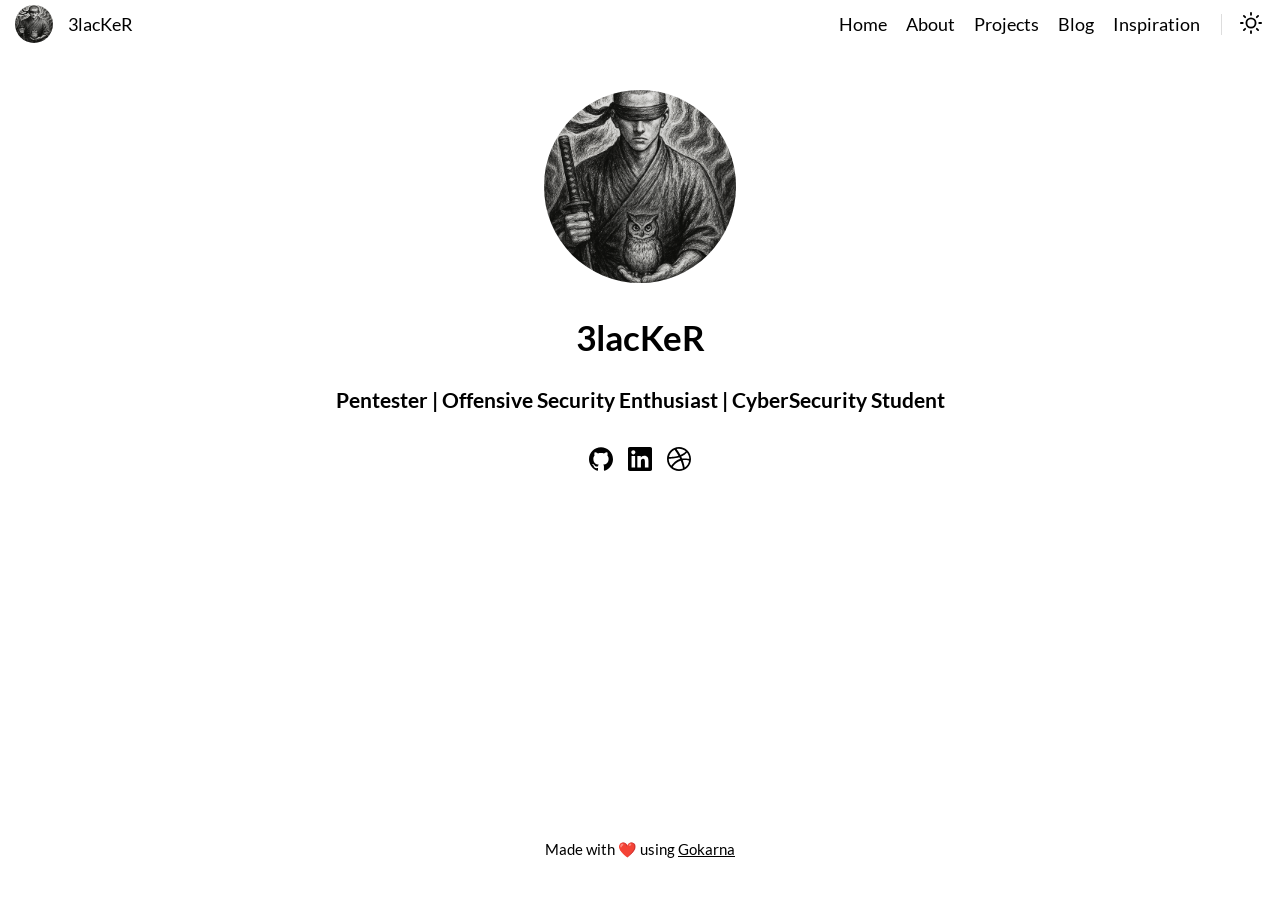
==== commit 859d5285: "Deploy Hugo site v2" ====
--- a/index.html
+++ b/index.html
@@ -92,6 +92,10 @@
                 <a href="https://elmouddene.com/blog/" aria-label="blog" > Blog </a>
             </div>
             
+            <div class="nav-link">
+                <a href="https://elmouddene.com/owl/" aria-label="inspiration" > Inspiration </a>
+            </div>
+            
 
             <span class="nav-icons-divider"></span>
             <div class="nav-link dark-theme-toggle">
@@ -127,6 +131,10 @@
                     <a href="https://elmouddene.com/blog/" > Blog </a>
                 </li>
                 
+                <li class="nav-item">
+                    <a href="https://elmouddene.com/owl/" > Inspiration </a>
+                </li>
+                
                 <li class="nav-item dark-theme-toggle">
                     <span class="sr-only dark-theme-toggle-screen-reader-target">theme</span>
                     <a role="switch">
